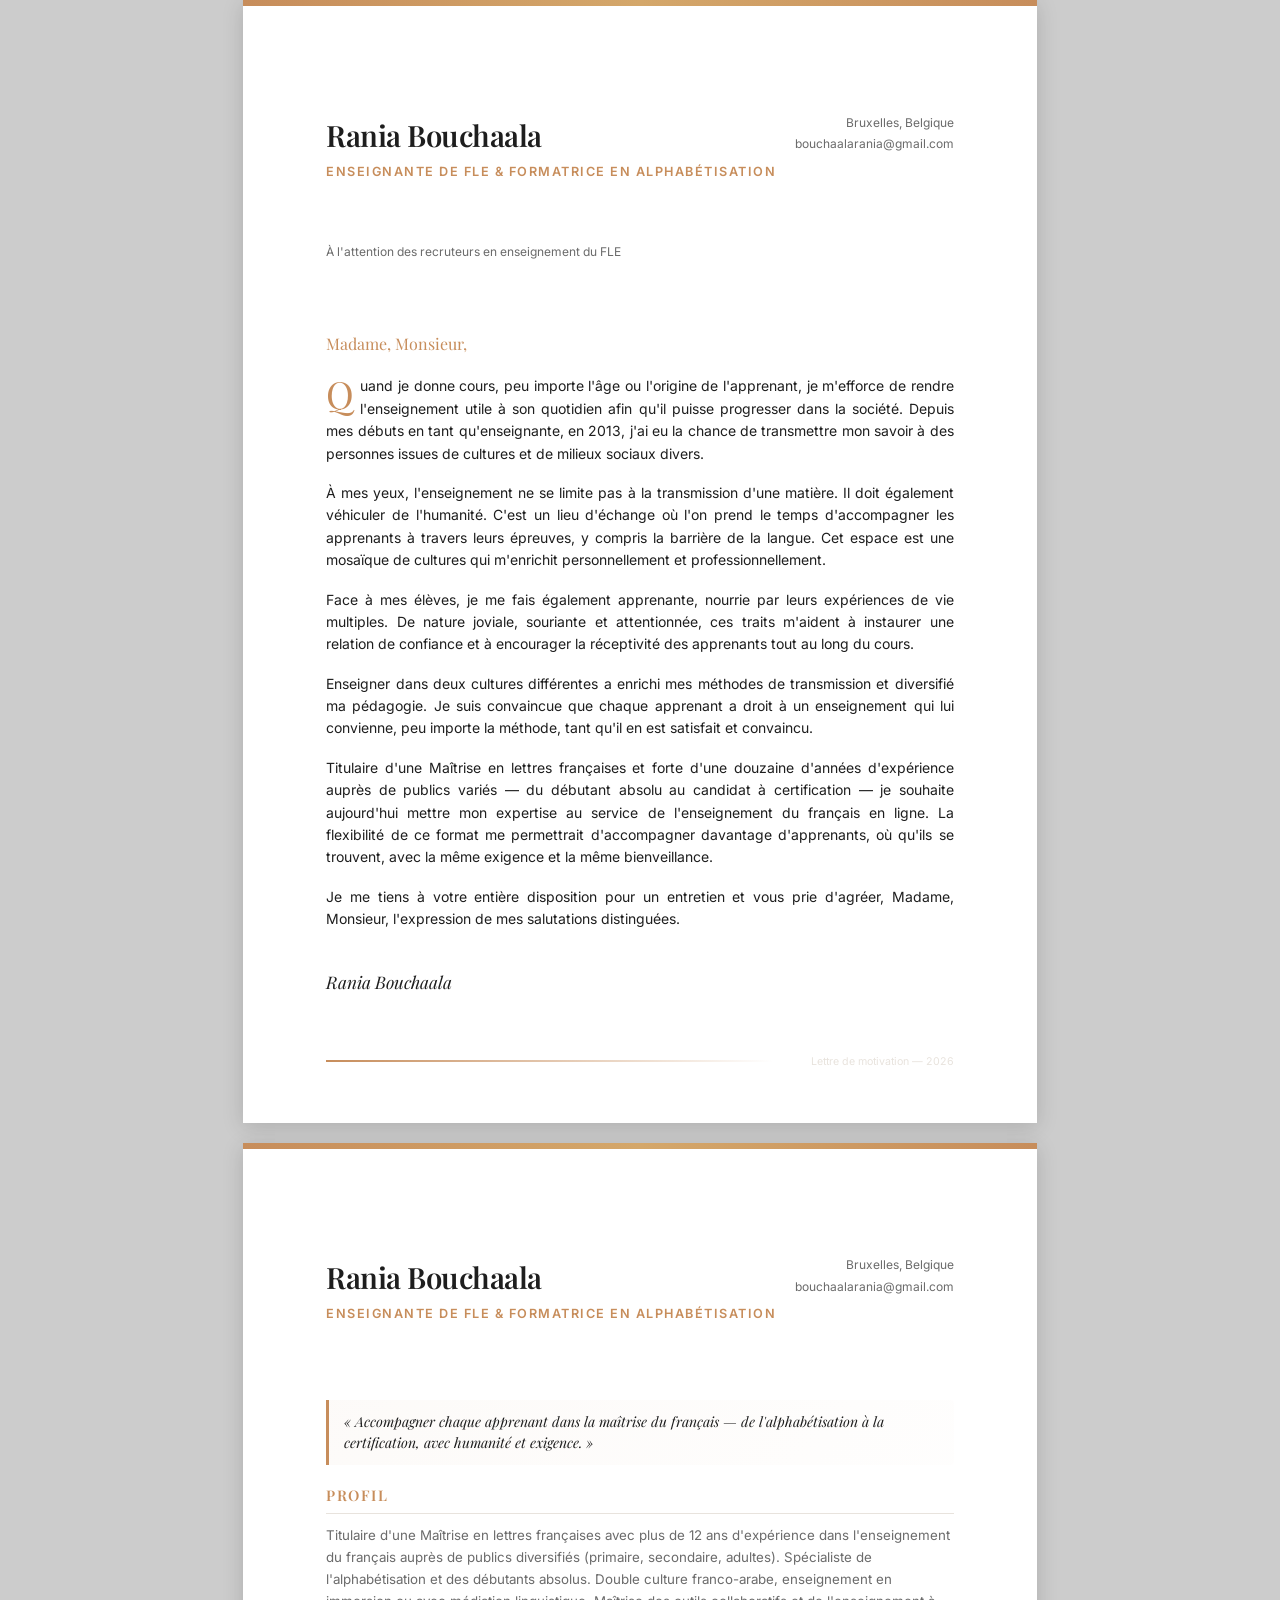
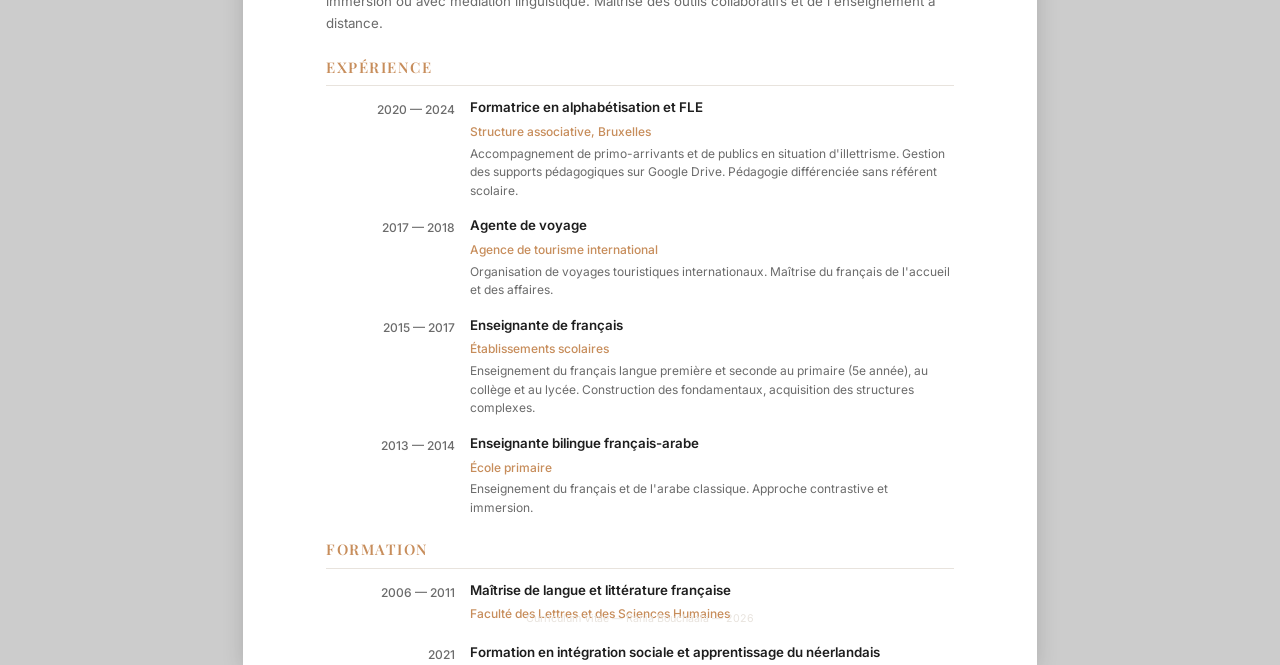
==== dossier-pdf.html @ a2e99622 "Ajout: dossier PDF (lettre + CV) en format A4" ====
<!DOCTYPE html>
<html lang="fr">
<head>
  <meta charset="UTF-8">
  <title>Rania Bouchaala — Dossier de candidature FLE</title>
  <link href="https://fonts.googleapis.com/css2?family=Playfair+Display:ital,wght@0,400;0,600;1,400&family=Inter:wght@300;400;500;600;700&display=swap" rel="stylesheet">
  <style>
    :root {
      --c-creme:      #FAF6F1;
      --c-blanc:      #FFFFFF;
      --c-terre:      #C78D5B;
      --c-terre-dark: #A66D3E;
      --c-ocre:       #D4A76A;
      --c-charbon:    #1E1E1E;
      --c-gris:       #6B6B6B;
      --c-gris-light: #E8E3DD;
      --c-arabe:      #5B8C7A;
      --font-serif:   'Playfair Display', Georgia, serif;
      --font-sans:    'Inter', system-ui, sans-serif;
    }

    @page {
      size: A4;
      margin: 0;
    }

    * { box-sizing: border-box; margin: 0; padding: 0; }

    body {
      font-family: var(--font-sans);
      color: var(--c-charbon);
      background: #ccc;
      line-height: 1.6;
      font-size: 10.5pt;
      -webkit-font-smoothing: antialiased;
    }

    .page {
      width: 210mm;
      min-height: 297mm;
      max-height: 297mm;
      margin: 0 auto 20px;
      background: var(--c-blanc);
      position: relative;
      overflow: hidden;
      box-shadow: 0 4px 20px rgba(0,0,0,0.15);
      page-break-after: always;
    }
    .page:last-child { page-break-after: auto; margin-bottom: 0; }

    /* En-tête commun */
    .header-bar {
      height: 6px;
      background: linear-gradient(90deg, var(--c-terre), var(--c-ocre), var(--c-terre));
    }
    .header-content {
      padding: 28mm 22mm 16mm;
      display: flex; justify-content: space-between; align-items: flex-start;
    }
    .header-name {
      font-family: var(--font-serif); font-size: 22pt; font-weight: 600;
      color: var(--c-charbon); letter-spacing: -0.5px;
    }
    .header-title {
      font-size: 9.5pt; color: var(--c-terre); font-weight: 600;
      text-transform: uppercase; letter-spacing: 1.5px; margin-top: 3px;
    }
    .header-contact {
      text-align: right; font-size: 9pt; color: var(--c-gris); line-height: 1.8;
    }
    .header-contact a { color: var(--c-gris); text-decoration: none; }

    /* Contenu */
    .content { padding: 0 22mm 22mm; }

    /* === LETTRE DE MOTIVATION === */
    .letter-meta {
      font-size: 9pt; color: var(--c-gris); margin-bottom: 18mm;
      line-height: 1.7;
    }
    .letter-salutation {
      font-family: var(--font-serif); font-size: 12pt;
      color: var(--c-terre); margin-bottom: 5mm;
    }
    .letter-body p {
      margin-bottom: 4.5mm; text-align: justify; hyphens: auto;
    }
    .letter-body p:first-child::first-letter {
      font-family: var(--font-serif); font-size: 28pt; float: left;
      line-height: 0.8; padding-right: 6px; padding-top: 4px;
      color: var(--c-terre);
    }
    .letter-signature {
      margin-top: 10mm; font-family: var(--font-serif); font-size: 13pt;
      font-style: italic; color: var(--c-charbon);
    }
    .letter-footer {
      position: absolute; bottom: 14mm; left: 22mm; right: 22mm;
      display: flex; justify-content: space-between; align-items: center;
      font-size: 8pt; color: var(--c-gris-light);
    }
    .letter-footer-bar {
      height: 2px; flex: 1; margin-right: 10mm;
      background: linear-gradient(90deg, var(--c-terre), transparent);
    }

    /* === CV === */
    .cv-section { margin-bottom: 5.5mm; }
    .cv-section-title {
      font-family: var(--font-serif); font-size: 11pt; font-weight: 600;
      color: var(--c-terre); text-transform: uppercase; letter-spacing: 1.5px;
      margin-bottom: 3mm; padding-bottom: 1.5mm;
      border-bottom: 1.5px solid var(--c-gris-light);
      display: inline-block; width: 100%;
    }
    .cv-intro {
      font-size: 10pt; color: var(--c-gris); line-height: 1.65;
      margin-bottom: 5mm;
    }

    .cv-grid { display: grid; grid-template-columns: 34mm 1fr; gap: 0 4mm; }
    .cv-date {
      font-size: 9pt; color: var(--c-gris); font-weight: 500;
      text-align: right; padding-top: 0.8mm;
    }
    .cv-item { margin-bottom: 4mm; }
    .cv-item:last-child { margin-bottom: 0; }
    .cv-item-title {
      font-size: 10pt; font-weight: 600; color: var(--c-charbon);
      margin-bottom: 0.8mm;
    }
    .cv-item-place {
      font-size: 9pt; color: var(--c-terre); font-weight: 500; margin-bottom: 1mm;
    }
    .cv-item-desc {
      font-size: 9pt; color: var(--c-gris); line-height: 1.55;
    }

    .cv-two-col { display: grid; grid-template-columns: 1fr 1fr; gap: 8mm; }
    .cv-skills-group { margin-bottom: 3mm; }
    .cv-skills-group:last-child { margin-bottom: 0; }
    .cv-skills-label {
      font-size: 9pt; font-weight: 600; color: var(--c-charbon);
      margin-bottom: 1.5mm;
    }
    .cv-skills-list {
      display: flex; flex-wrap: wrap; gap: 2mm 3mm;
    }
    .cv-skill-tag {
      font-size: 8.5pt; color: var(--c-gris); background: rgba(199,141,91,0.06);
      padding: 1.5mm 3mm; border-radius: 3px; border: 1px solid rgba(199,141,91,0.12);
    }
    .cv-skill-tag.lang { color: var(--c-arabe); border-color: rgba(91,140,122,0.15); background: rgba(91,140,122,0.05); }

    .cv-highlight {
      background: linear-gradient(135deg, rgba(199,141,91,0.04), rgba(199,141,91,0.01));
      border-left: 3px solid var(--c-terre); border-radius: 0 4px 4px 0;
      padding: 3mm 4mm; margin: 4mm 0 5mm;
    }
    .cv-highlight-text {
      font-family: var(--font-serif); font-size: 10.5pt; font-style: italic;
      color: var(--c-charbon); line-height: 1.5;
    }

    .cv-footer {
      position: absolute; bottom: 10mm; left: 22mm; right: 22mm;
      text-align: center; font-size: 8pt; color: var(--c-gris-light);
    }

    /* Print */
    @media print {
      body { background: none; }
      .page { box-shadow: none; margin: 0; page-break-after: always; }
      .page:last-child { page-break-after: auto; }
    }
  </style>
</head>
<body>

  <!-- ========== PAGE 1 : LETTRE DE MOTIVATION ========== -->
  <div class="page">
    <div class="header-bar"></div>
    <div class="header-content">
      <div>
        <div class="header-name">Rania Bouchaala</div>
        <div class="header-title">Enseignante de FLE & Formatrice en alphabétisation</div>
      </div>
      <div class="header-contact">
        Bruxelles, Belgique<br>
        <a href="mailto:bouchaalarania@gmail.com">bouchaalarania@gmail.com</a>
      </div>
    </div>

    <div class="content">
      <div class="letter-meta">
        À l'attention des recruteurs en enseignement du FLE
      </div>

      <div class="letter-salutation">Madame, Monsieur,</div>

      <div class="letter-body">
        <p>Quand je donne cours, peu importe l'âge ou l'origine de l'apprenant, je m'efforce de rendre l'enseignement utile à son quotidien afin qu'il puisse progresser dans la société. Depuis mes débuts en tant qu'enseignante, en 2013, j'ai eu la chance de transmettre mon savoir à des personnes issues de cultures et de milieux sociaux divers.</p>

        <p>À mes yeux, l'enseignement ne se limite pas à la transmission d'une matière. Il doit également véhiculer de l'humanité. C'est un lieu d'échange où l'on prend le temps d'accompagner les apprenants à travers leurs épreuves, y compris la barrière de la langue. Cet espace est une mosaïque de cultures qui m'enrichit personnellement et professionnellement.</p>

        <p>Face à mes élèves, je me fais également apprenante, nourrie par leurs expériences de vie multiples. De nature joviale, souriante et attentionnée, ces traits m'aident à instaurer une relation de confiance et à encourager la réceptivité des apprenants tout au long du cours.</p>

        <p>Enseigner dans deux cultures différentes a enrichi mes méthodes de transmission et diversifié ma pédagogie. Je suis convaincue que chaque apprenant a droit à un enseignement qui lui convienne, peu importe la méthode, tant qu'il en est satisfait et convaincu.</p>

        <p>Titulaire d'une Maîtrise en lettres françaises et forte d'une douzaine d'années d'expérience auprès de publics variés — du débutant absolu au candidat à certification — je souhaite aujourd'hui mettre mon expertise au service de l'enseignement du français en ligne. La flexibilité de ce format me permettrait d'accompagner davantage d'apprenants, où qu'ils se trouvent, avec la même exigence et la même bienveillance.</p>

        <p>Je me tiens à votre entière disposition pour un entretien et vous prie d'agréer, Madame, Monsieur, l'expression de mes salutations distinguées.</p>
      </div>

      <div class="letter-signature">Rania Bouchaala</div>
    </div>

    <div class="letter-footer">
      <div class="letter-footer-bar"></div>
      <span>Lettre de motivation — 2026</span>
    </div>
  </div>

  <!-- ========== PAGE 2 : CV ========== -->
  <div class="page">
    <div class="header-bar"></div>
    <div class="header-content">
      <div>
        <div class="header-name">Rania Bouchaala</div>
        <div class="header-title">Enseignante de FLE & Formatrice en alphabétisation</div>
      </div>
      <div class="header-contact">
        Bruxelles, Belgique<br>
        <a href="mailto:bouchaalarania@gmail.com">bouchaalarania@gmail.com</a>
      </div>
    </div>

    <div class="content">
      <!-- Intro -->
      <div class="cv-highlight">
        <p class="cv-highlight-text">«&nbsp;Accompagner chaque apprenant dans la maîtrise du français — de l'alphabétisation à la certification, avec humanité et exigence.&nbsp;»</p>
      </div>

      <div class="cv-section">
        <div class="cv-section-title">Profil</div>
        <p class="cv-intro">
          Titulaire d'une Maîtrise en lettres françaises avec plus de 12 ans d'expérience dans l'enseignement du français auprès de publics diversifiés (primaire, secondaire, adultes). Spécialiste de l'alphabétisation et des débutants absolus. Double culture franco-arabe, enseignement en immersion ou avec médiation linguistique. Maîtrise des outils collaboratifs et de l'enseignement à distance.
        </p>
      </div>

      <div class="cv-section">
        <div class="cv-section-title">Expérience</div>
        <div class="cv-grid">
          <div class="cv-date">2020 — 2024</div>
          <div class="cv-item">
            <div class="cv-item-title">Formatrice en alphabétisation et FLE</div>
            <div class="cv-item-place">Structure associative, Bruxelles</div>
            <div class="cv-item-desc">Accompagnement de primo-arrivants et de publics en situation d'illettrisme. Gestion des supports pédagogiques sur Google Drive. Pédagogie différenciée sans référent scolaire.</div>
          </div>

          <div class="cv-date">2017 — 2018</div>
          <div class="cv-item">
            <div class="cv-item-title">Agente de voyage</div>
            <div class="cv-item-place">Agence de tourisme international</div>
            <div class="cv-item-desc">Organisation de voyages touristiques internationaux. Maîtrise du français de l'accueil et des affaires.</div>
          </div>

          <div class="cv-date">2015 — 2017</div>
          <div class="cv-item">
            <div class="cv-item-title">Enseignante de français</div>
            <div class="cv-item-place">Établissements scolaires</div>
            <div class="cv-item-desc">Enseignement du français langue première et seconde au primaire (5e année), au collège et au lycée. Construction des fondamentaux, acquisition des structures complexes.</div>
          </div>

          <div class="cv-date">2013 — 2014</div>
          <div class="cv-item">
            <div class="cv-item-title">Enseignante bilingue français-arabe</div>
            <div class="cv-item-place">École primaire</div>
            <div class="cv-item-desc">Enseignement du français et de l'arabe classique. Approche contrastive et immersion.</div>
          </div>
        </div>
      </div>

      <div class="cv-section">
        <div class="cv-section-title">Formation</div>
        <div class="cv-grid">
          <div class="cv-date">2006 — 2011</div>
          <div class="cv-item">
            <div class="cv-item-title">Maîtrise de langue et littérature française</div>
            <div class="cv-item-place">Faculté des Lettres et des Sciences Humaines</div>
          </div>

          <div class="cv-date">2021</div>
          <div class="cv-item">
            <div class="cv-item-title">Formation en intégration sociale et apprentissage du néerlandais</div>
            <div class="cv-item-place">ASBL Bon, Bruxelles</div>
          </div>
        </div>
      </div>

      <div class="cv-two-col">
        <div class="cv-section">
          <div class="cv-section-title">Langues</div>
          <div class="cv-skills-group">
            <div class="cv-skills-label">Français</div>
            <div class="cv-skills-list">
              <span class="cv-skill-tag lang">Langue maternelle / Expert</span>
            </div>
          </div>
          <div class="cv-skills-group">
            <div class="cv-skills-label">Arabe</div>
            <div class="cv-skills-list">
              <span class="cv-skill-tag lang">Expert</span>
            </div>
          </div>
          <div class="cv-skills-group">
            <div class="cv-skills-label">Anglais</div>
            <div class="cv-skills-list">
              <span class="cv-skill-tag lang">Compétent</span>
            </div>
          </div>
          <div class="cv-skills-group">
            <div class="cv-skills-label">Néerlandais</div>
            <div class="cv-skills-list">
              <span class="cv-skill-tag lang">Notions</span>
            </div>
          </div>
        </div>

        <div class="cv-section">
          <div class="cv-section-title">Compétences</div>
          <div class="cv-skills-group">
            <div class="cv-skills-label">Pédagogie</div>
            <div class="cv-skills-list">
              <span class="cv-skill-tag">Alphabétisation</span>
              <span class="cv-skill-tag">FLE débutants A0-A1</span>
              <span class="cv-skill-tag">Préparation certifications</span>
              <span class="cv-skill-tag">Soutien scolaire</span>
              <span class="cv-skill-tag">FOS</span>
              <span class="cv-skill-tag">Médiation linguistique</span>
            </div>
          </div>
          <div class="cv-skills-group">
            <div class="cv-skills-label">Numérique</div>
            <div class="cv-skills-list">
              <span class="cv-skill-tag">Google Drive</span>
              <span class="cv-skill-tag">Office 365</span>
              <span class="cv-skill-tag">Enseignement à distance</span>
              <span class="cv-skill-tag">Outils collaboratifs</span>
            </div>
          </div>
        </div>
      </div>
    </div>

    <div class="cv-footer">
      Curriculum Vitae — Rania Bouchaala — 2026
    </div>
  </div>

</body>
</html>
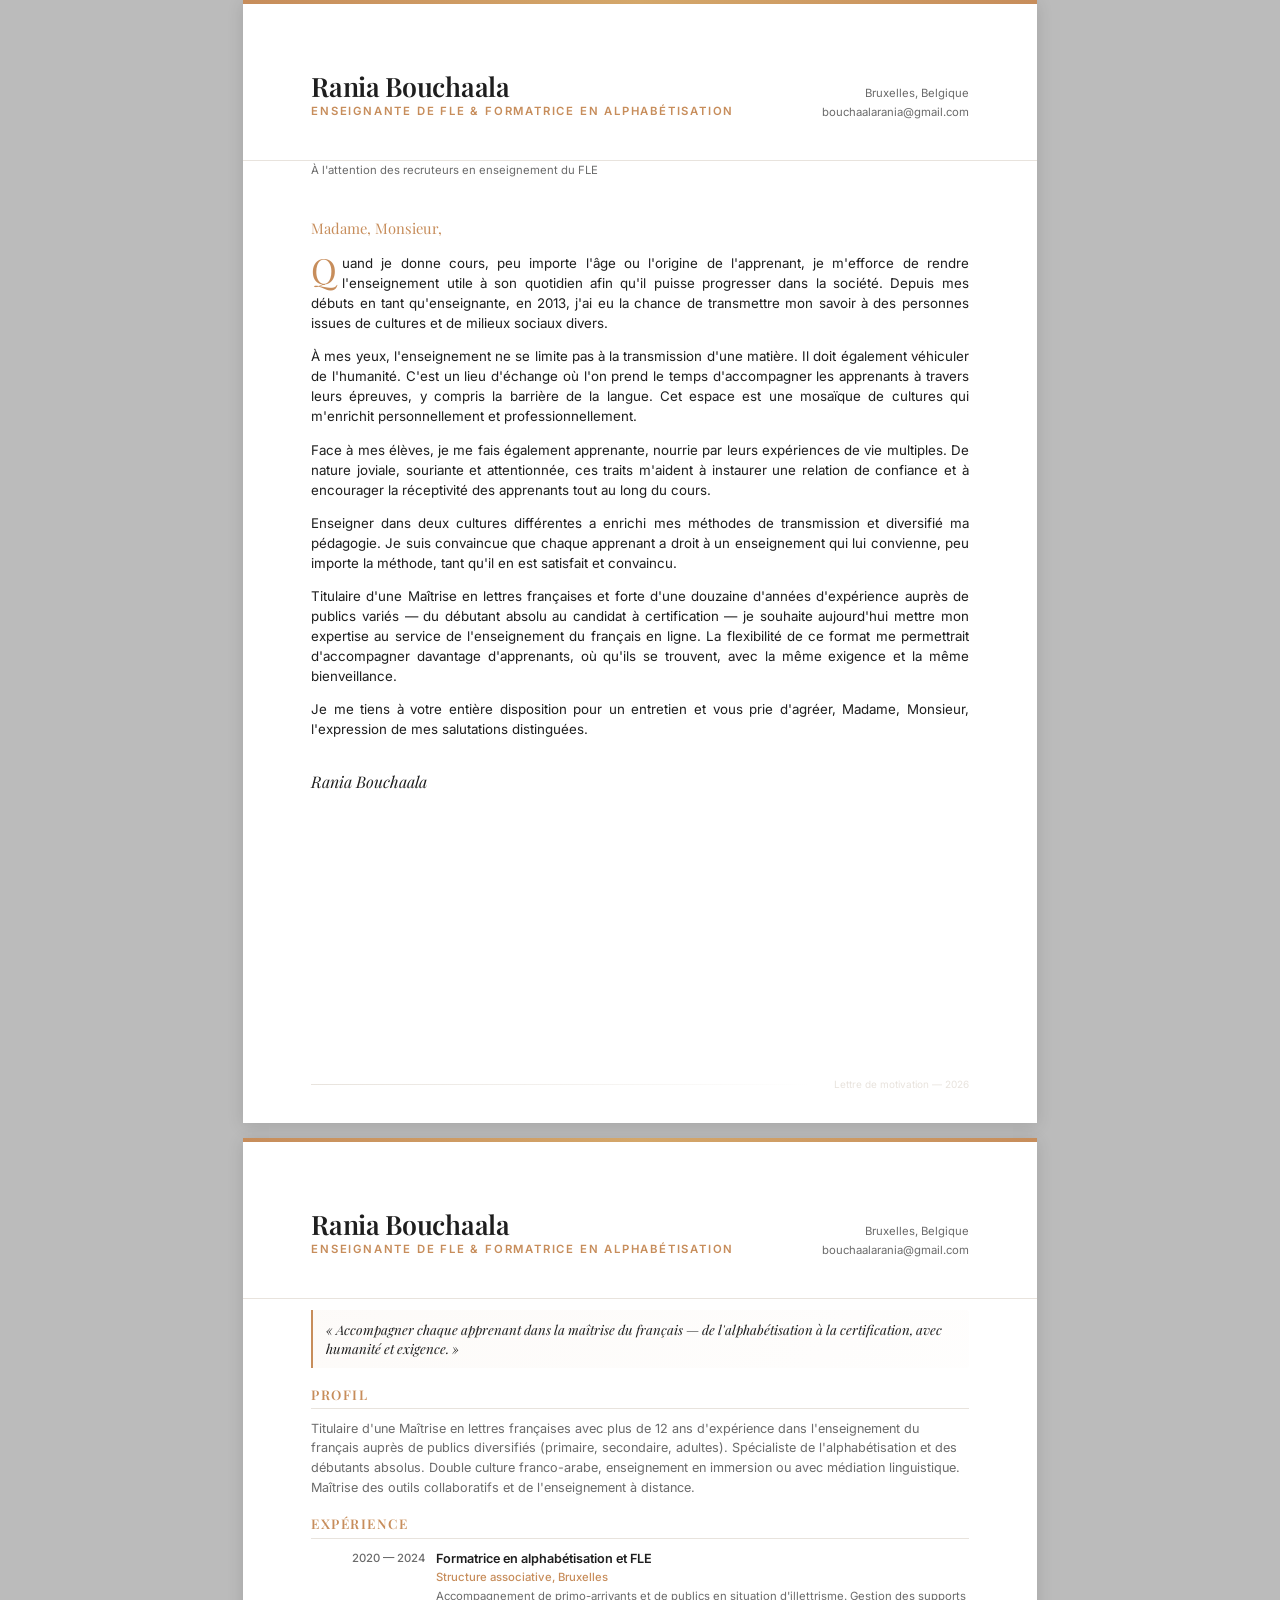
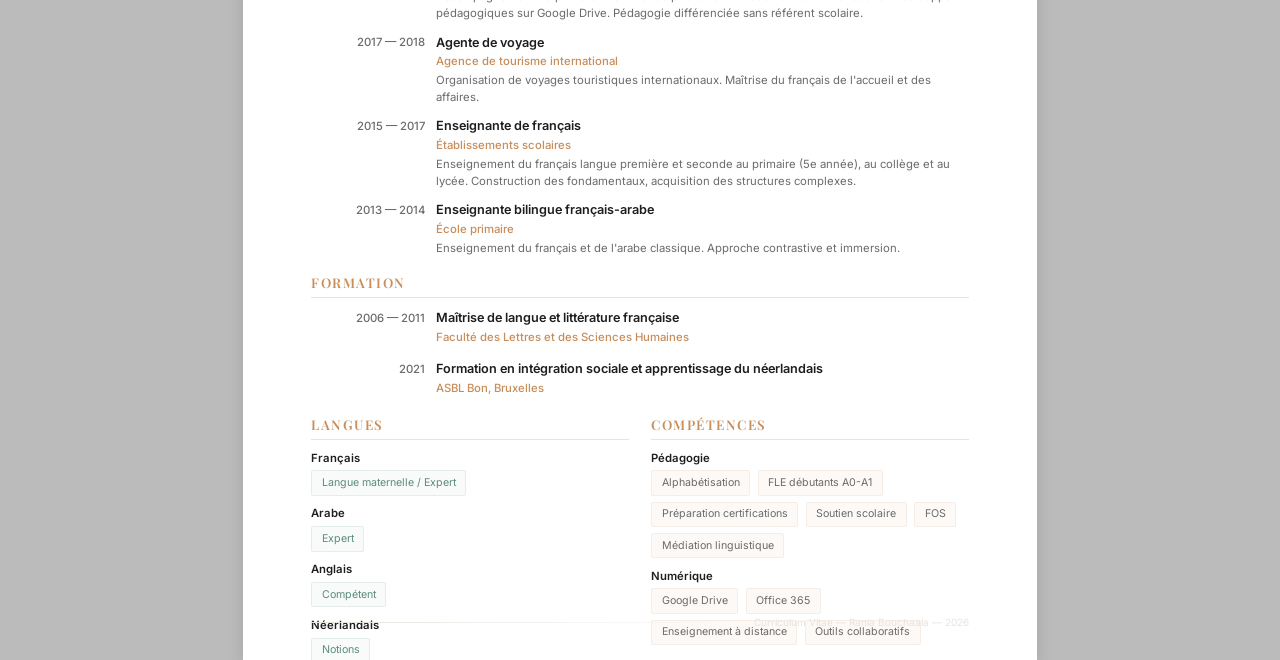
==== commit e7bdb7a5: "PDF: mise en page plus compacte et équilibrée" ====
--- a/dossier-pdf.html
+++ b/dossier-pdf.html
@@ -19,152 +19,140 @@
       --font-sans:    'Inter', system-ui, sans-serif;
     }
 
-    @page {
-      size: A4;
-      margin: 0;
-    }
+    @page { size: A4; margin: 0; }
 
     * { box-sizing: border-box; margin: 0; padding: 0; }
 
     body {
-      font-family: var(--font-sans);
-      color: var(--c-charbon);
-      background: #ccc;
-      line-height: 1.6;
-      font-size: 10.5pt;
+      font-family: var(--font-sans); color: var(--c-charbon);
+      background: #bbb; line-height: 1.5; font-size: 10pt;
       -webkit-font-smoothing: antialiased;
     }
 
     .page {
-      width: 210mm;
-      min-height: 297mm;
-      max-height: 297mm;
-      margin: 0 auto 20px;
-      background: var(--c-blanc);
-      position: relative;
-      overflow: hidden;
-      box-shadow: 0 4px 20px rgba(0,0,0,0.15);
+      width: 210mm; min-height: 297mm; max-height: 297mm;
+      margin: 0 auto 15px; background: var(--c-blanc);
+      position: relative; overflow: hidden;
+      box-shadow: 0 3px 16px rgba(0,0,0,0.12);
       page-break-after: always;
     }
     .page:last-child { page-break-after: auto; margin-bottom: 0; }
 
-    /* En-tête commun */
+    /* === HEADER === */
     .header-bar {
-      height: 6px;
-      background: linear-gradient(90deg, var(--c-terre), var(--c-ocre), var(--c-terre));
+      height: 4px;
+      background: linear-gradient(90deg, var(--c-terre) 0%, var(--c-ocre) 50%, var(--c-terre) 100%);
     }
     .header-content {
-      padding: 28mm 22mm 16mm;
-      display: flex; justify-content: space-between; align-items: flex-start;
+      padding: 18mm 18mm 10mm;
+      display: flex; justify-content: space-between; align-items: baseline;
+      border-bottom: 1px solid var(--c-gris-light);
     }
     .header-name {
-      font-family: var(--font-serif); font-size: 22pt; font-weight: 600;
-      color: var(--c-charbon); letter-spacing: -0.5px;
+      font-family: var(--font-serif); font-size: 20pt; font-weight: 600;
+      color: var(--c-charbon); letter-spacing: -0.3px; line-height: 1.1;
     }
     .header-title {
-      font-size: 9.5pt; color: var(--c-terre); font-weight: 600;
-      text-transform: uppercase; letter-spacing: 1.5px; margin-top: 3px;
+      font-size: 8.5pt; color: var(--c-terre); font-weight: 600;
+      text-transform: uppercase; letter-spacing: 1.8px; margin-top: 2px;
     }
     .header-contact {
-      text-align: right; font-size: 9pt; color: var(--c-gris); line-height: 1.8;
+      text-align: right; font-size: 8.5pt; color: var(--c-gris); line-height: 1.7;
     }
     .header-contact a { color: var(--c-gris); text-decoration: none; }
 
-    /* Contenu */
-    .content { padding: 0 22mm 22mm; }
-
-    /* === LETTRE DE MOTIVATION === */
+    /* === CONTENT === */
+    .content { padding: 0 18mm 14mm; }
+
+    /* === LETTRE === */
     .letter-meta {
-      font-size: 9pt; color: var(--c-gris); margin-bottom: 18mm;
-      line-height: 1.7;
+      font-size: 8.5pt; color: var(--c-gris); margin-bottom: 10mm; line-height: 1.6;
     }
     .letter-salutation {
-      font-family: var(--font-serif); font-size: 12pt;
-      color: var(--c-terre); margin-bottom: 5mm;
+      font-family: var(--font-serif); font-size: 11pt;
+      color: var(--c-terre); margin-bottom: 4mm;
     }
     .letter-body p {
-      margin-bottom: 4.5mm; text-align: justify; hyphens: auto;
+      margin-bottom: 3.5mm; text-align: justify; hyphens: auto;
     }
     .letter-body p:first-child::first-letter {
-      font-family: var(--font-serif); font-size: 28pt; float: left;
-      line-height: 0.8; padding-right: 6px; padding-top: 4px;
+      font-family: var(--font-serif); font-size: 26pt; float: left;
+      line-height: 0.75; padding-right: 5px; padding-top: 3px;
       color: var(--c-terre);
     }
     .letter-signature {
-      margin-top: 10mm; font-family: var(--font-serif); font-size: 13pt;
+      margin-top: 8mm; font-family: var(--font-serif); font-size: 12pt;
       font-style: italic; color: var(--c-charbon);
     }
-    .letter-footer {
-      position: absolute; bottom: 14mm; left: 22mm; right: 22mm;
-      display: flex; justify-content: space-between; align-items: center;
-      font-size: 8pt; color: var(--c-gris-light);
-    }
-    .letter-footer-bar {
-      height: 2px; flex: 1; margin-right: 10mm;
-      background: linear-gradient(90deg, var(--c-terre), transparent);
+    .page-footer {
+      position: absolute; bottom: 8mm; left: 18mm; right: 18mm;
+      display: flex; align-items: center; gap: 6mm;
+      font-size: 7.5pt; color: var(--c-gris-light);
+    }
+    .page-footer-line {
+      flex: 1; height: 1px;
+      background: linear-gradient(90deg, var(--c-gris-light), transparent);
     }
 
     /* === CV === */
-    .cv-section { margin-bottom: 5.5mm; }
+    .cv-section { margin-bottom: 4.5mm; }
     .cv-section-title {
-      font-family: var(--font-serif); font-size: 11pt; font-weight: 600;
+      font-family: var(--font-serif); font-size: 10pt; font-weight: 600;
       color: var(--c-terre); text-transform: uppercase; letter-spacing: 1.5px;
-      margin-bottom: 3mm; padding-bottom: 1.5mm;
-      border-bottom: 1.5px solid var(--c-gris-light);
-      display: inline-block; width: 100%;
+      margin-bottom: 2.5mm; padding-bottom: 1mm;
+      border-bottom: 1px solid var(--c-gris-light);
     }
     .cv-intro {
-      font-size: 10pt; color: var(--c-gris); line-height: 1.65;
-      margin-bottom: 5mm;
-    }
-
-    .cv-grid { display: grid; grid-template-columns: 34mm 1fr; gap: 0 4mm; }
+      font-size: 9.5pt; color: var(--c-gris); line-height: 1.55;
+    }
+
+    .cv-grid { display: grid; grid-template-columns: 30mm 1fr; gap: 0 3mm; }
     .cv-date {
-      font-size: 9pt; color: var(--c-gris); font-weight: 500;
-      text-align: right; padding-top: 0.8mm;
-    }
-    .cv-item { margin-bottom: 4mm; }
+      font-size: 8.5pt; color: var(--c-gris); font-weight: 500;
+      text-align: right; padding-top: 0.5mm;
+    }
+    .cv-item { margin-bottom: 3mm; }
     .cv-item:last-child { margin-bottom: 0; }
     .cv-item-title {
-      font-size: 10pt; font-weight: 600; color: var(--c-charbon);
-      margin-bottom: 0.8mm;
+      font-size: 9.5pt; font-weight: 600; color: var(--c-charbon);
+      margin-bottom: 0.5mm;
     }
     .cv-item-place {
-      font-size: 9pt; color: var(--c-terre); font-weight: 500; margin-bottom: 1mm;
+      font-size: 8.5pt; color: var(--c-terre); font-weight: 500; margin-bottom: 0.5mm;
     }
     .cv-item-desc {
-      font-size: 9pt; color: var(--c-gris); line-height: 1.55;
-    }
-
-    .cv-two-col { display: grid; grid-template-columns: 1fr 1fr; gap: 8mm; }
-    .cv-skills-group { margin-bottom: 3mm; }
+      font-size: 8.5pt; color: var(--c-gris); line-height: 1.45;
+    }
+
+    .cv-two-col { display: grid; grid-template-columns: 1fr 1fr; gap: 6mm; }
+    .cv-skills-group { margin-bottom: 2.5mm; }
     .cv-skills-group:last-child { margin-bottom: 0; }
     .cv-skills-label {
-      font-size: 9pt; font-weight: 600; color: var(--c-charbon);
-      margin-bottom: 1.5mm;
+      font-size: 8.5pt; font-weight: 600; color: var(--c-charbon);
+      margin-bottom: 1mm;
     }
     .cv-skills-list {
-      display: flex; flex-wrap: wrap; gap: 2mm 3mm;
+      display: flex; flex-wrap: wrap; gap: 1.5mm 2mm;
     }
     .cv-skill-tag {
-      font-size: 8.5pt; color: var(--c-gris); background: rgba(199,141,91,0.06);
-      padding: 1.5mm 3mm; border-radius: 3px; border: 1px solid rgba(199,141,91,0.12);
-    }
-    .cv-skill-tag.lang { color: var(--c-arabe); border-color: rgba(91,140,122,0.15); background: rgba(91,140,122,0.05); }
+      font-size: 8pt; color: var(--c-gris);
+      background: rgba(199,141,91,0.05);
+      padding: 1mm 2.5mm; border-radius: 2px;
+      border: 1px solid rgba(199,141,91,0.1);
+    }
+    .cv-skill-tag.lang {
+      color: var(--c-arabe); border-color: rgba(91,140,122,0.12);
+      background: rgba(91,140,122,0.04);
+    }
 
     .cv-highlight {
       background: linear-gradient(135deg, rgba(199,141,91,0.04), rgba(199,141,91,0.01));
-      border-left: 3px solid var(--c-terre); border-radius: 0 4px 4px 0;
-      padding: 3mm 4mm; margin: 4mm 0 5mm;
+      border-left: 2.5px solid var(--c-terre); border-radius: 0 3px 3px 0;
+      padding: 2.5mm 3.5mm; margin: 3mm 0 4.5mm;
     }
     .cv-highlight-text {
-      font-family: var(--font-serif); font-size: 10.5pt; font-style: italic;
-      color: var(--c-charbon); line-height: 1.5;
-    }
-
-    .cv-footer {
-      position: absolute; bottom: 10mm; left: 22mm; right: 22mm;
-      text-align: center; font-size: 8pt; color: var(--c-gris-light);
+      font-family: var(--font-serif); font-size: 10pt; font-style: italic;
+      color: var(--c-charbon); line-height: 1.45;
     }
 
     /* Print */
@@ -215,8 +203,8 @@
       <div class="letter-signature">Rania Bouchaala</div>
     </div>
 
-    <div class="letter-footer">
-      <div class="letter-footer-bar"></div>
+    <div class="page-footer">
+      <div class="page-footer-line"></div>
       <span>Lettre de motivation — 2026</span>
     </div>
   </div>
@@ -236,7 +224,6 @@
     </div>
 
     <div class="content">
-      <!-- Intro -->
       <div class="cv-highlight">
         <p class="cv-highlight-text">«&nbsp;Accompagner chaque apprenant dans la maîtrise du français — de l'alphabétisation à la certification, avec humanité et exigence.&nbsp;»</p>
       </div>
@@ -353,8 +340,9 @@
       </div>
     </div>
 
-    <div class="cv-footer">
-      Curriculum Vitae — Rania Bouchaala — 2026
+    <div class="page-footer">
+      <div class="page-footer-line"></div>
+      <span>Curriculum Vitae — Rania Bouchaala — 2026</span>
     </div>
   </div>
 
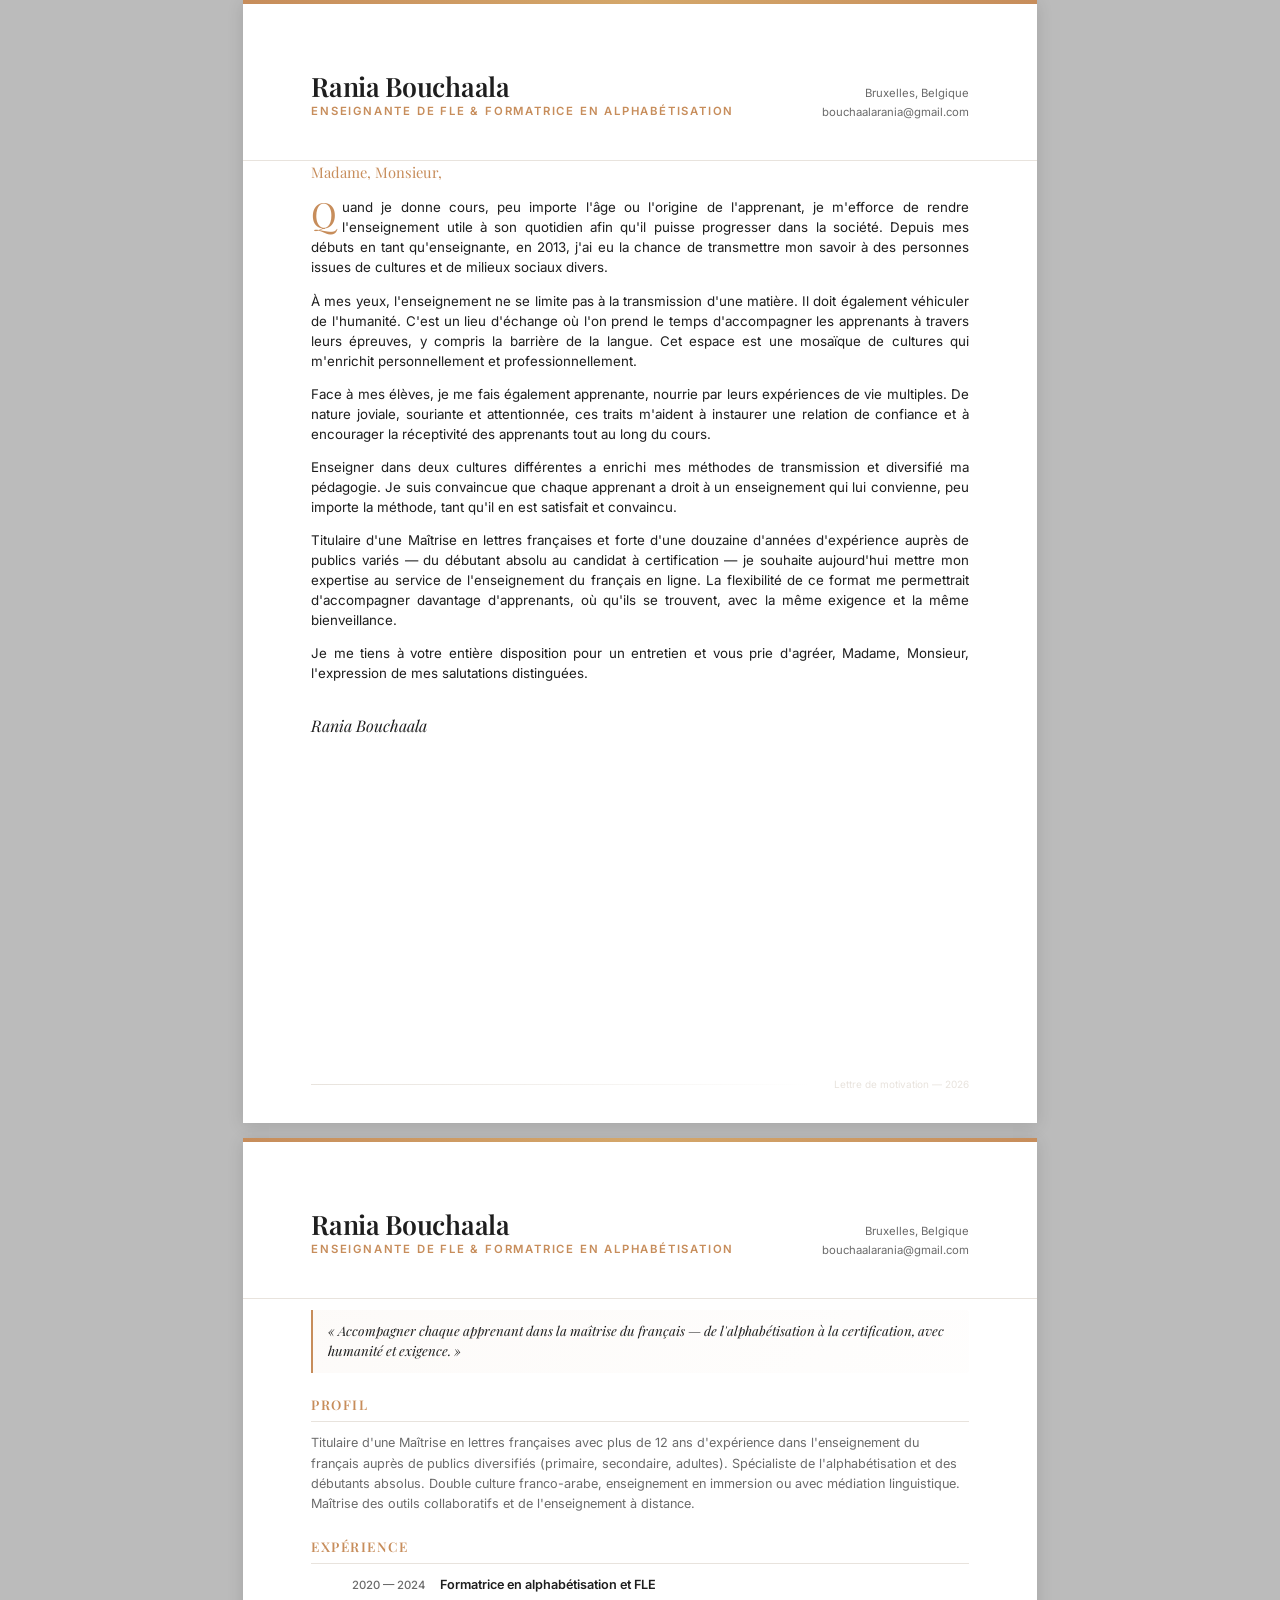
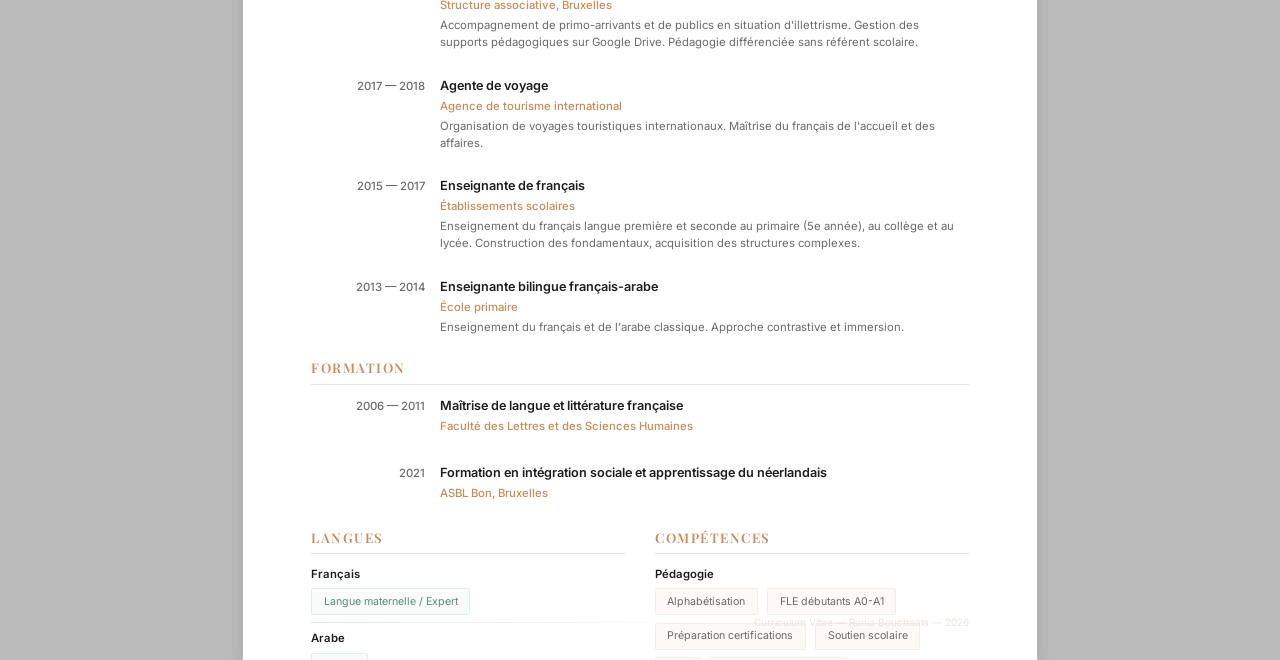
==== commit 6f6a1752: "PDF: equilibrage page 2 - marges et espacements ajustes" ====
--- a/dossier-pdf.html
+++ b/dossier-pdf.html
@@ -95,49 +95,49 @@
     }
 
     /* === CV === */
-    .cv-section { margin-bottom: 4.5mm; }
+    .cv-section { margin-bottom: 6mm; }
     .cv-section-title {
       font-family: var(--font-serif); font-size: 10pt; font-weight: 600;
       color: var(--c-terre); text-transform: uppercase; letter-spacing: 1.5px;
-      margin-bottom: 2.5mm; padding-bottom: 1mm;
+      margin-bottom: 3mm; padding-bottom: 1.5mm;
       border-bottom: 1px solid var(--c-gris-light);
     }
     .cv-intro {
-      font-size: 9.5pt; color: var(--c-gris); line-height: 1.55;
-    }
-
-    .cv-grid { display: grid; grid-template-columns: 30mm 1fr; gap: 0 3mm; }
+      font-size: 9.5pt; color: var(--c-gris); line-height: 1.6;
+    }
+
+    .cv-grid { display: grid; grid-template-columns: 30mm 1fr; gap: 2.5mm 4mm; }
     .cv-date {
       font-size: 8.5pt; color: var(--c-gris); font-weight: 500;
       text-align: right; padding-top: 0.5mm;
     }
-    .cv-item { margin-bottom: 3mm; }
+    .cv-item { margin-bottom: 4mm; }
     .cv-item:last-child { margin-bottom: 0; }
     .cv-item-title {
       font-size: 9.5pt; font-weight: 600; color: var(--c-charbon);
-      margin-bottom: 0.5mm;
+      margin-bottom: 0.8mm;
     }
     .cv-item-place {
-      font-size: 8.5pt; color: var(--c-terre); font-weight: 500; margin-bottom: 0.5mm;
+      font-size: 8.5pt; color: var(--c-terre); font-weight: 500; margin-bottom: 0.8mm;
     }
     .cv-item-desc {
-      font-size: 8.5pt; color: var(--c-gris); line-height: 1.45;
-    }
-
-    .cv-two-col { display: grid; grid-template-columns: 1fr 1fr; gap: 6mm; }
-    .cv-skills-group { margin-bottom: 2.5mm; }
+      font-size: 8.5pt; color: var(--c-gris); line-height: 1.5;
+    }
+
+    .cv-two-col { display: grid; grid-template-columns: 1fr 1fr; gap: 8mm; align-items: start; }
+    .cv-skills-group { margin-bottom: 4mm; }
     .cv-skills-group:last-child { margin-bottom: 0; }
     .cv-skills-label {
       font-size: 8.5pt; font-weight: 600; color: var(--c-charbon);
-      margin-bottom: 1mm;
+      margin-bottom: 1.5mm;
     }
     .cv-skills-list {
-      display: flex; flex-wrap: wrap; gap: 1.5mm 2mm;
+      display: flex; flex-wrap: wrap; gap: 2mm 2.5mm;
     }
     .cv-skill-tag {
       font-size: 8pt; color: var(--c-gris);
       background: rgba(199,141,91,0.05);
-      padding: 1mm 2.5mm; border-radius: 2px;
+      padding: 1.2mm 3mm; border-radius: 2px;
       border: 1px solid rgba(199,141,91,0.1);
     }
     .cv-skill-tag.lang {
@@ -148,11 +148,11 @@
     .cv-highlight {
       background: linear-gradient(135deg, rgba(199,141,91,0.04), rgba(199,141,91,0.01));
       border-left: 2.5px solid var(--c-terre); border-radius: 0 3px 3px 0;
-      padding: 2.5mm 3.5mm; margin: 3mm 0 4.5mm;
+      padding: 3mm 4mm; margin: 3mm 0 6mm;
     }
     .cv-highlight-text {
       font-family: var(--font-serif); font-size: 10pt; font-style: italic;
-      color: var(--c-charbon); line-height: 1.45;
+      color: var(--c-charbon); line-height: 1.5;
     }
 
     /* Print */
@@ -180,10 +180,6 @@
     </div>
 
     <div class="content">
-      <div class="letter-meta">
-        À l'attention des recruteurs en enseignement du FLE
-      </div>
-
       <div class="letter-salutation">Madame, Monsieur,</div>
 
       <div class="letter-body">
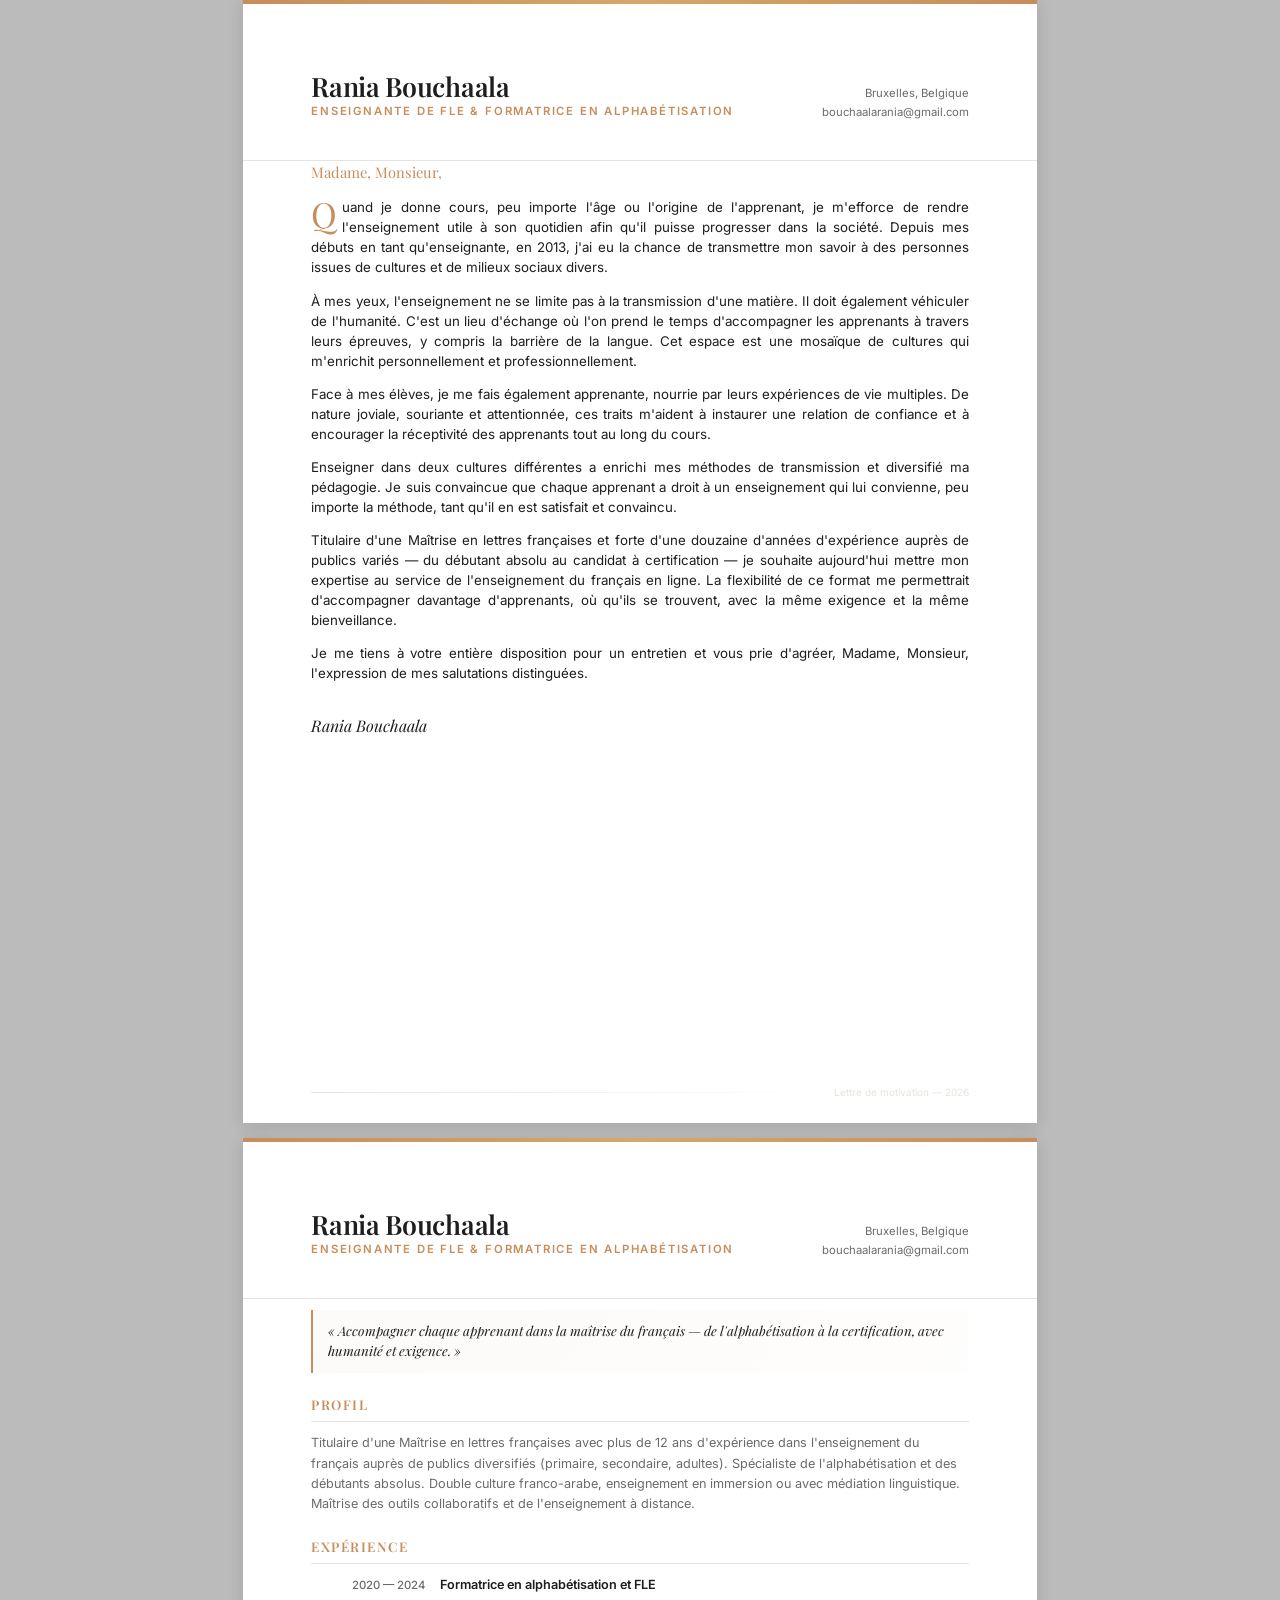
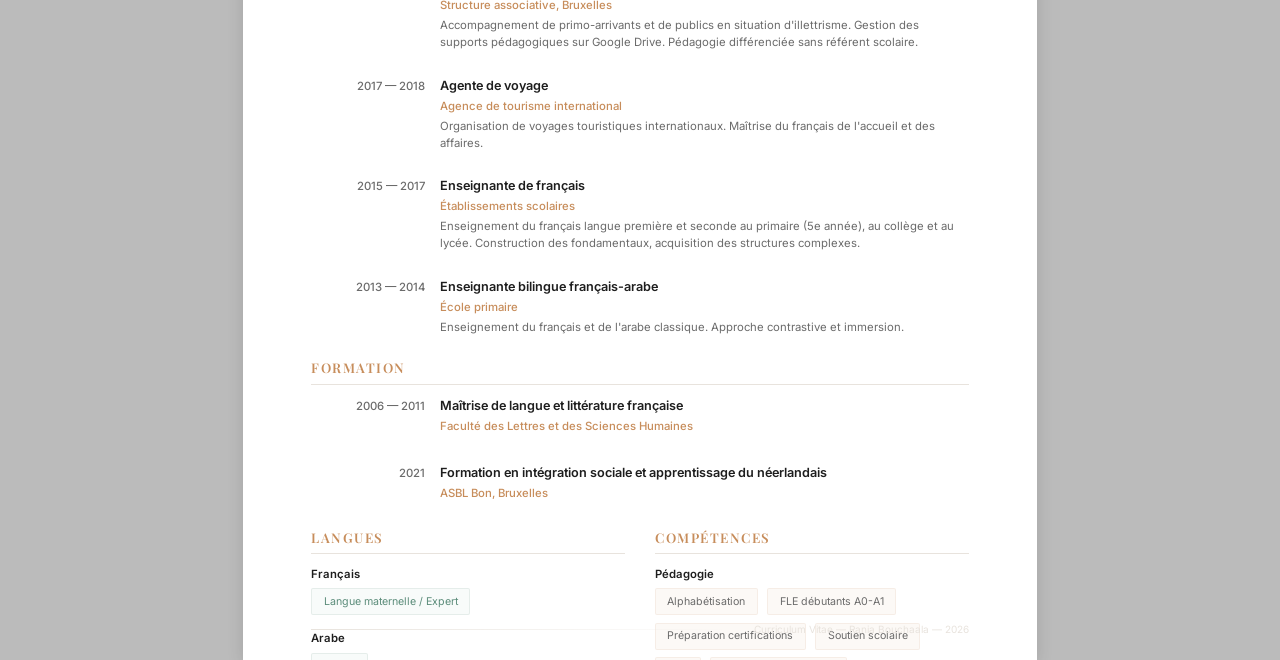
==== commit 46403677: "Fix: padding-bottom augmente pour eviter chevauchement footer sur page 2" ====
--- a/dossier-pdf.html
+++ b/dossier-pdf.html
@@ -62,7 +62,7 @@
     .header-contact a { color: var(--c-gris); text-decoration: none; }
 
     /* === CONTENT === */
-    .content { padding: 0 18mm 14mm; }
+    .content { padding: 0 18mm 22mm; }
 
     /* === LETTRE === */
     .letter-meta {
@@ -85,7 +85,7 @@
       font-style: italic; color: var(--c-charbon);
     }
     .page-footer {
-      position: absolute; bottom: 8mm; left: 18mm; right: 18mm;
+      position: absolute; bottom: 6mm; left: 18mm; right: 18mm;
       display: flex; align-items: center; gap: 6mm;
       font-size: 7.5pt; color: var(--c-gris-light);
     }
@@ -124,7 +124,7 @@
       font-size: 8.5pt; color: var(--c-gris); line-height: 1.5;
     }
 
-    .cv-two-col { display: grid; grid-template-columns: 1fr 1fr; gap: 8mm; align-items: start; }
+    .cv-two-col { display: grid; grid-template-columns: 1fr 1fr; gap: 8mm; align-items: start; margin-bottom: 4mm; }
     .cv-skills-group { margin-bottom: 4mm; }
     .cv-skills-group:last-child { margin-bottom: 0; }
     .cv-skills-label {
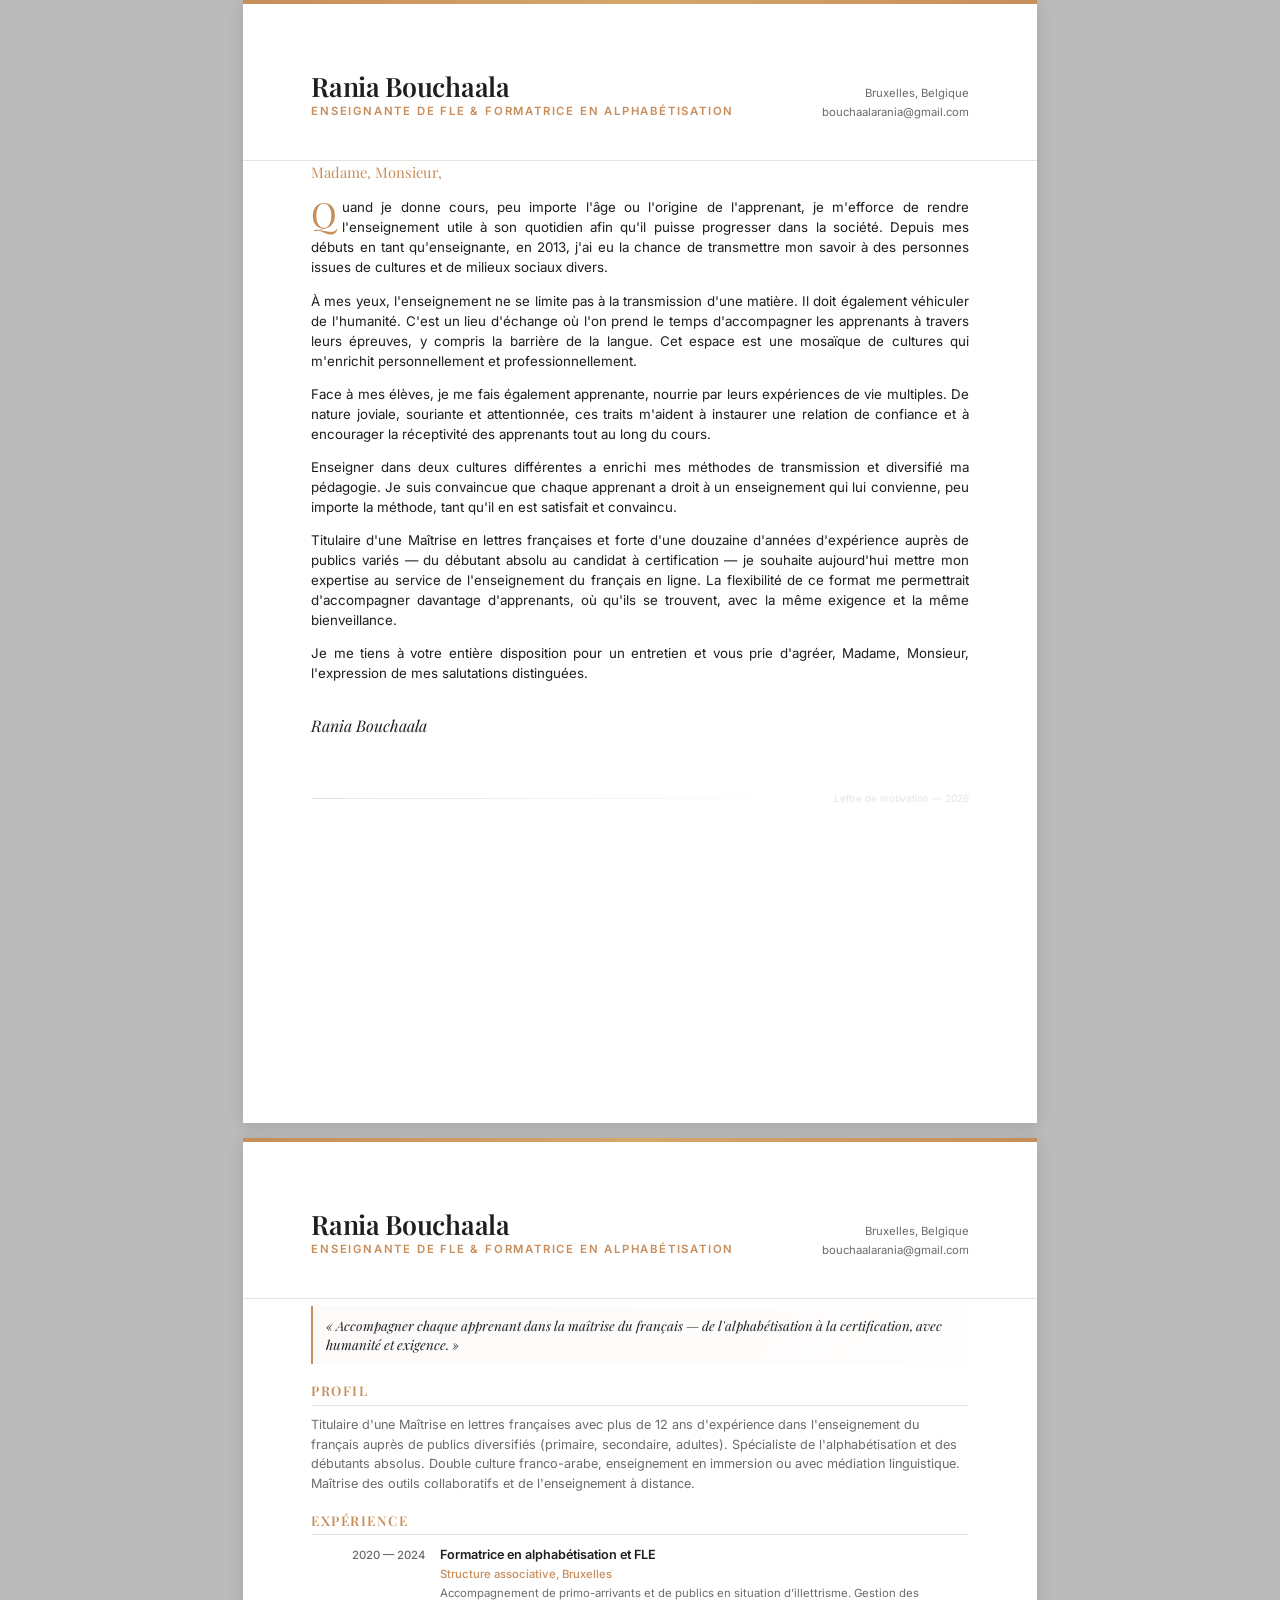
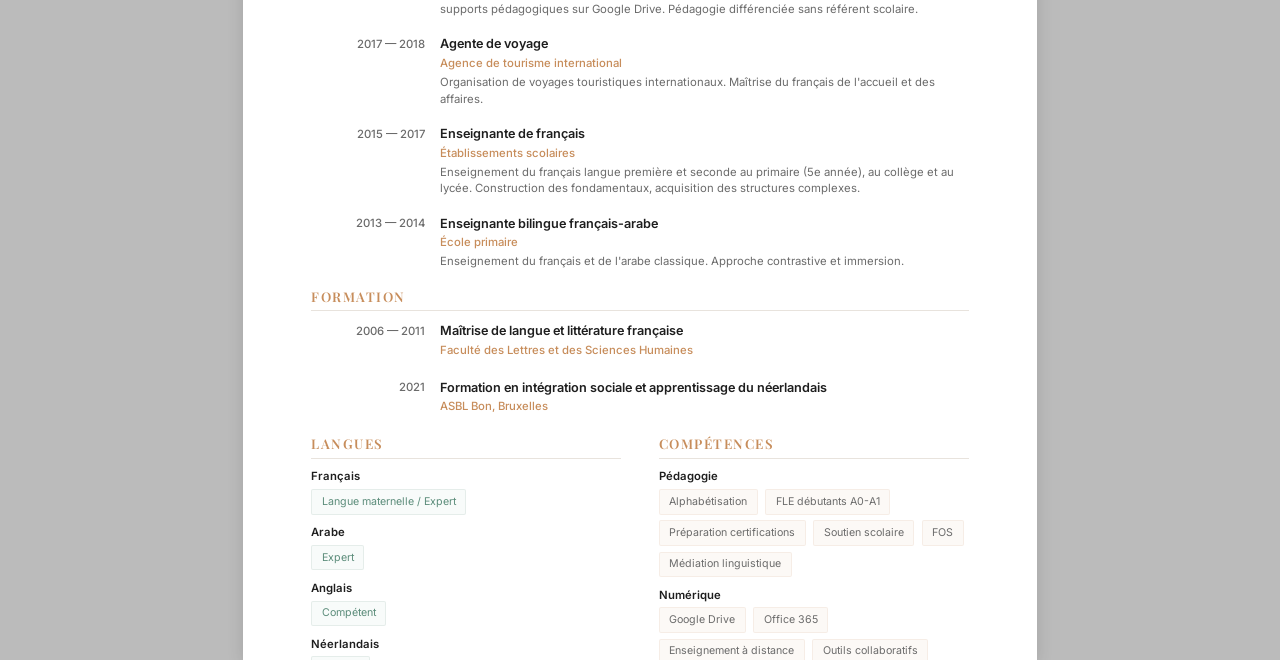
==== commit c0c0d060: "Refonte page 2: footer en flux normal, sections reequilibrees, plus de chevauchement" ====
--- a/dossier-pdf.html
+++ b/dossier-pdf.html
@@ -62,7 +62,7 @@
     .header-contact a { color: var(--c-gris); text-decoration: none; }
 
     /* === CONTENT === */
-    .content { padding: 0 18mm 22mm; }
+    .content { padding: 0 18mm 10mm; }
 
     /* === LETTRE === */
     .letter-meta {
@@ -85,7 +85,7 @@
       font-style: italic; color: var(--c-charbon);
     }
     .page-footer {
-      position: absolute; bottom: 6mm; left: 18mm; right: 18mm;
+      padding: 4mm 18mm 8mm;
       display: flex; align-items: center; gap: 6mm;
       font-size: 7.5pt; color: var(--c-gris-light);
     }
@@ -95,49 +95,49 @@
     }
 
     /* === CV === */
-    .cv-section { margin-bottom: 6mm; }
+    .cv-section { margin-bottom: 4.5mm; }
     .cv-section-title {
       font-family: var(--font-serif); font-size: 10pt; font-weight: 600;
       color: var(--c-terre); text-transform: uppercase; letter-spacing: 1.5px;
-      margin-bottom: 3mm; padding-bottom: 1.5mm;
+      margin-bottom: 2.5mm; padding-bottom: 1mm;
       border-bottom: 1px solid var(--c-gris-light);
     }
     .cv-intro {
-      font-size: 9.5pt; color: var(--c-gris); line-height: 1.6;
-    }
-
-    .cv-grid { display: grid; grid-template-columns: 30mm 1fr; gap: 2.5mm 4mm; }
+      font-size: 9.5pt; color: var(--c-gris); line-height: 1.55;
+    }
+
+    .cv-grid { display: grid; grid-template-columns: 30mm 1fr; gap: 1.5mm 4mm; }
     .cv-date {
       font-size: 8.5pt; color: var(--c-gris); font-weight: 500;
       text-align: right; padding-top: 0.5mm;
     }
-    .cv-item { margin-bottom: 4mm; }
+    .cv-item { margin-bottom: 3mm; }
     .cv-item:last-child { margin-bottom: 0; }
     .cv-item-title {
       font-size: 9.5pt; font-weight: 600; color: var(--c-charbon);
-      margin-bottom: 0.8mm;
+      margin-bottom: 0.5mm;
     }
     .cv-item-place {
-      font-size: 8.5pt; color: var(--c-terre); font-weight: 500; margin-bottom: 0.8mm;
+      font-size: 8.5pt; color: var(--c-terre); font-weight: 500; margin-bottom: 0.5mm;
     }
     .cv-item-desc {
-      font-size: 8.5pt; color: var(--c-gris); line-height: 1.5;
-    }
-
-    .cv-two-col { display: grid; grid-template-columns: 1fr 1fr; gap: 8mm; align-items: start; margin-bottom: 4mm; }
-    .cv-skills-group { margin-bottom: 4mm; }
+      font-size: 8.5pt; color: var(--c-gris); line-height: 1.45;
+    }
+
+    .cv-two-col { display: grid; grid-template-columns: 1fr 1fr; gap: 10mm; align-items: start; margin-bottom: 0; }
+    .cv-skills-group { margin-bottom: 2.5mm; }
     .cv-skills-group:last-child { margin-bottom: 0; }
     .cv-skills-label {
       font-size: 8.5pt; font-weight: 600; color: var(--c-charbon);
-      margin-bottom: 1.5mm;
+      margin-bottom: 1mm;
     }
     .cv-skills-list {
-      display: flex; flex-wrap: wrap; gap: 2mm 2.5mm;
+      display: flex; flex-wrap: wrap; gap: 1.5mm 2mm;
     }
     .cv-skill-tag {
       font-size: 8pt; color: var(--c-gris);
       background: rgba(199,141,91,0.05);
-      padding: 1.2mm 3mm; border-radius: 2px;
+      padding: 1mm 2.5mm; border-radius: 2px;
       border: 1px solid rgba(199,141,91,0.1);
     }
     .cv-skill-tag.lang {
@@ -148,11 +148,11 @@
     .cv-highlight {
       background: linear-gradient(135deg, rgba(199,141,91,0.04), rgba(199,141,91,0.01));
       border-left: 2.5px solid var(--c-terre); border-radius: 0 3px 3px 0;
-      padding: 3mm 4mm; margin: 3mm 0 6mm;
+      padding: 2.5mm 3.5mm; margin: 2mm 0 4.5mm;
     }
     .cv-highlight-text {
       font-family: var(--font-serif); font-size: 10pt; font-style: italic;
-      color: var(--c-charbon); line-height: 1.5;
+      color: var(--c-charbon); line-height: 1.45;
     }
 
     /* Print */
@@ -281,7 +281,7 @@
         </div>
       </div>
 
-      <div class="cv-two-col">
+      <div class="cv-two-col" style="margin-top:2mm;">
         <div class="cv-section">
           <div class="cv-section-title">Langues</div>
           <div class="cv-skills-group">
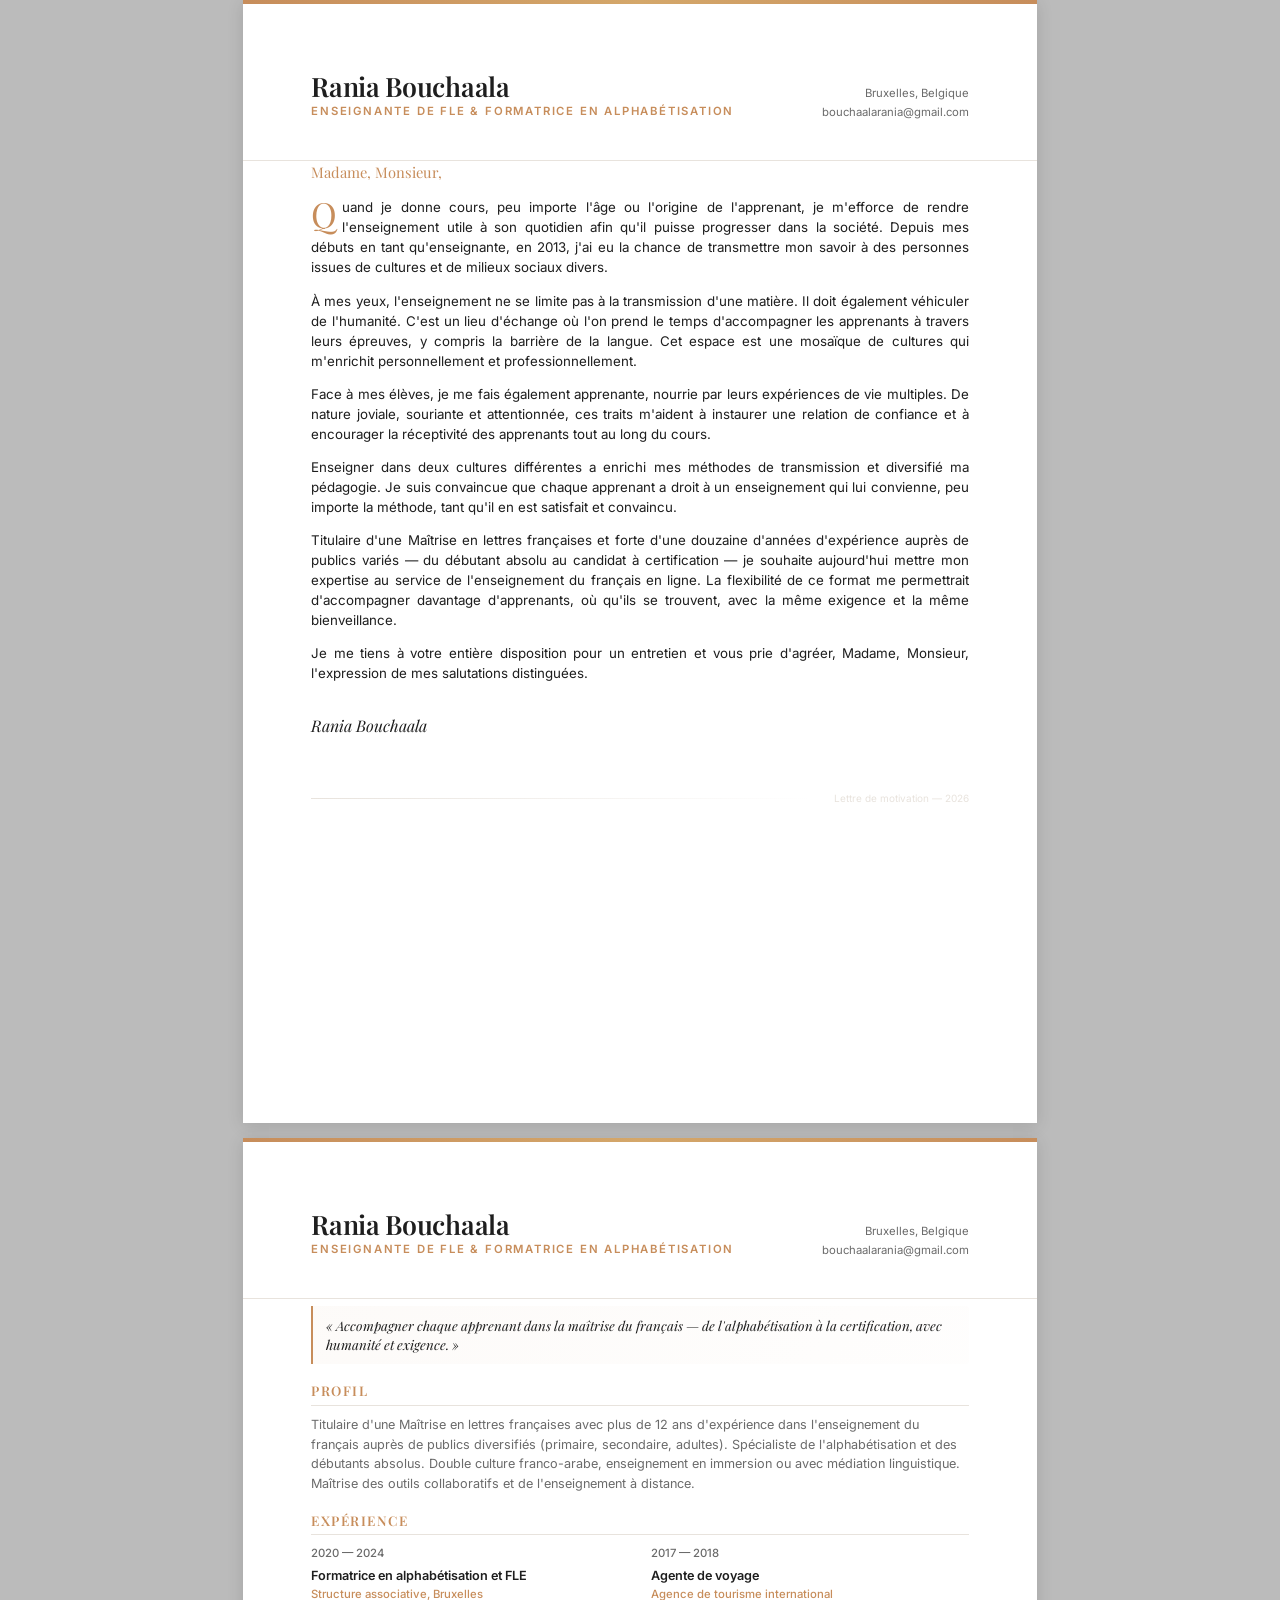
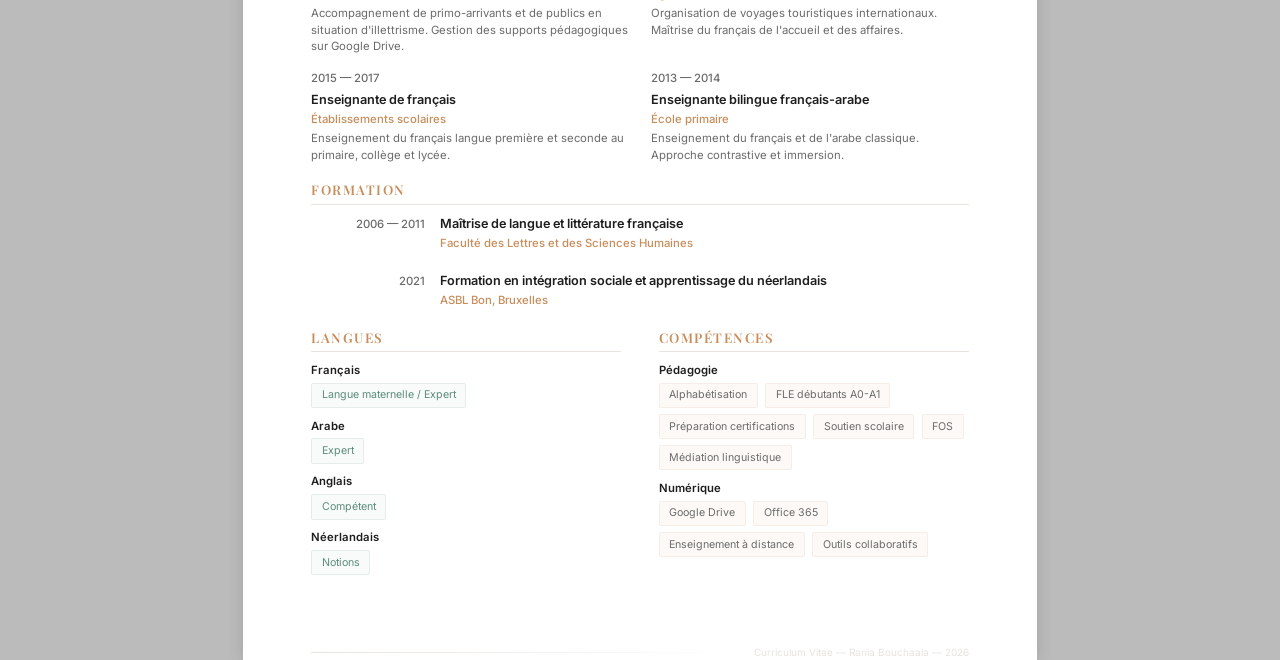
==== commit 57ebe720: "CV: section Experience en 2 colonnes pour meilleur equilibre" ====
--- a/dossier-pdf.html
+++ b/dossier-pdf.html
@@ -111,6 +111,11 @@
       font-size: 8.5pt; color: var(--c-gris); font-weight: 500;
       text-align: right; padding-top: 0.5mm;
     }
+
+    .cv-exp-grid {
+      display: grid; grid-template-columns: 1fr 1fr; gap: 4mm 6mm;
+    }
+    .cv-exp-col .cv-date { text-align: left; padding-top: 0; margin-bottom: 1mm; }
     .cv-item { margin-bottom: 3mm; }
     .cv-item:last-child { margin-bottom: 0; }
     .cv-item-title {
@@ -233,33 +238,41 @@
 
       <div class="cv-section">
         <div class="cv-section-title">Expérience</div>
-        <div class="cv-grid">
-          <div class="cv-date">2020 — 2024</div>
-          <div class="cv-item">
-            <div class="cv-item-title">Formatrice en alphabétisation et FLE</div>
-            <div class="cv-item-place">Structure associative, Bruxelles</div>
-            <div class="cv-item-desc">Accompagnement de primo-arrivants et de publics en situation d'illettrisme. Gestion des supports pédagogiques sur Google Drive. Pédagogie différenciée sans référent scolaire.</div>
-          </div>
-
-          <div class="cv-date">2017 — 2018</div>
-          <div class="cv-item">
-            <div class="cv-item-title">Agente de voyage</div>
-            <div class="cv-item-place">Agence de tourisme international</div>
-            <div class="cv-item-desc">Organisation de voyages touristiques internationaux. Maîtrise du français de l'accueil et des affaires.</div>
-          </div>
-
-          <div class="cv-date">2015 — 2017</div>
-          <div class="cv-item">
-            <div class="cv-item-title">Enseignante de français</div>
-            <div class="cv-item-place">Établissements scolaires</div>
-            <div class="cv-item-desc">Enseignement du français langue première et seconde au primaire (5e année), au collège et au lycée. Construction des fondamentaux, acquisition des structures complexes.</div>
-          </div>
-
-          <div class="cv-date">2013 — 2014</div>
-          <div class="cv-item">
-            <div class="cv-item-title">Enseignante bilingue français-arabe</div>
-            <div class="cv-item-place">École primaire</div>
-            <div class="cv-item-desc">Enseignement du français et de l'arabe classique. Approche contrastive et immersion.</div>
+        <div class="cv-exp-grid">
+          <div class="cv-exp-col">
+            <div class="cv-date">2020 — 2024</div>
+            <div class="cv-item">
+              <div class="cv-item-title">Formatrice en alphabétisation et FLE</div>
+              <div class="cv-item-place">Structure associative, Bruxelles</div>
+              <div class="cv-item-desc">Accompagnement de primo-arrivants et de publics en situation d'illettrisme. Gestion des supports pédagogiques sur Google Drive.</div>
+            </div>
+          </div>
+
+          <div class="cv-exp-col">
+            <div class="cv-date">2017 — 2018</div>
+            <div class="cv-item">
+              <div class="cv-item-title">Agente de voyage</div>
+              <div class="cv-item-place">Agence de tourisme international</div>
+              <div class="cv-item-desc">Organisation de voyages touristiques internationaux. Maîtrise du français de l'accueil et des affaires.</div>
+            </div>
+          </div>
+
+          <div class="cv-exp-col">
+            <div class="cv-date">2015 — 2017</div>
+            <div class="cv-item">
+              <div class="cv-item-title">Enseignante de français</div>
+              <div class="cv-item-place">Établissements scolaires</div>
+              <div class="cv-item-desc">Enseignement du français langue première et seconde au primaire, collège et lycée.</div>
+            </div>
+          </div>
+
+          <div class="cv-exp-col">
+            <div class="cv-date">2013 — 2014</div>
+            <div class="cv-item">
+              <div class="cv-item-title">Enseignante bilingue français-arabe</div>
+              <div class="cv-item-place">École primaire</div>
+              <div class="cv-item-desc">Enseignement du français et de l'arabe classique. Approche contrastive et immersion.</div>
+            </div>
           </div>
         </div>
       </div>
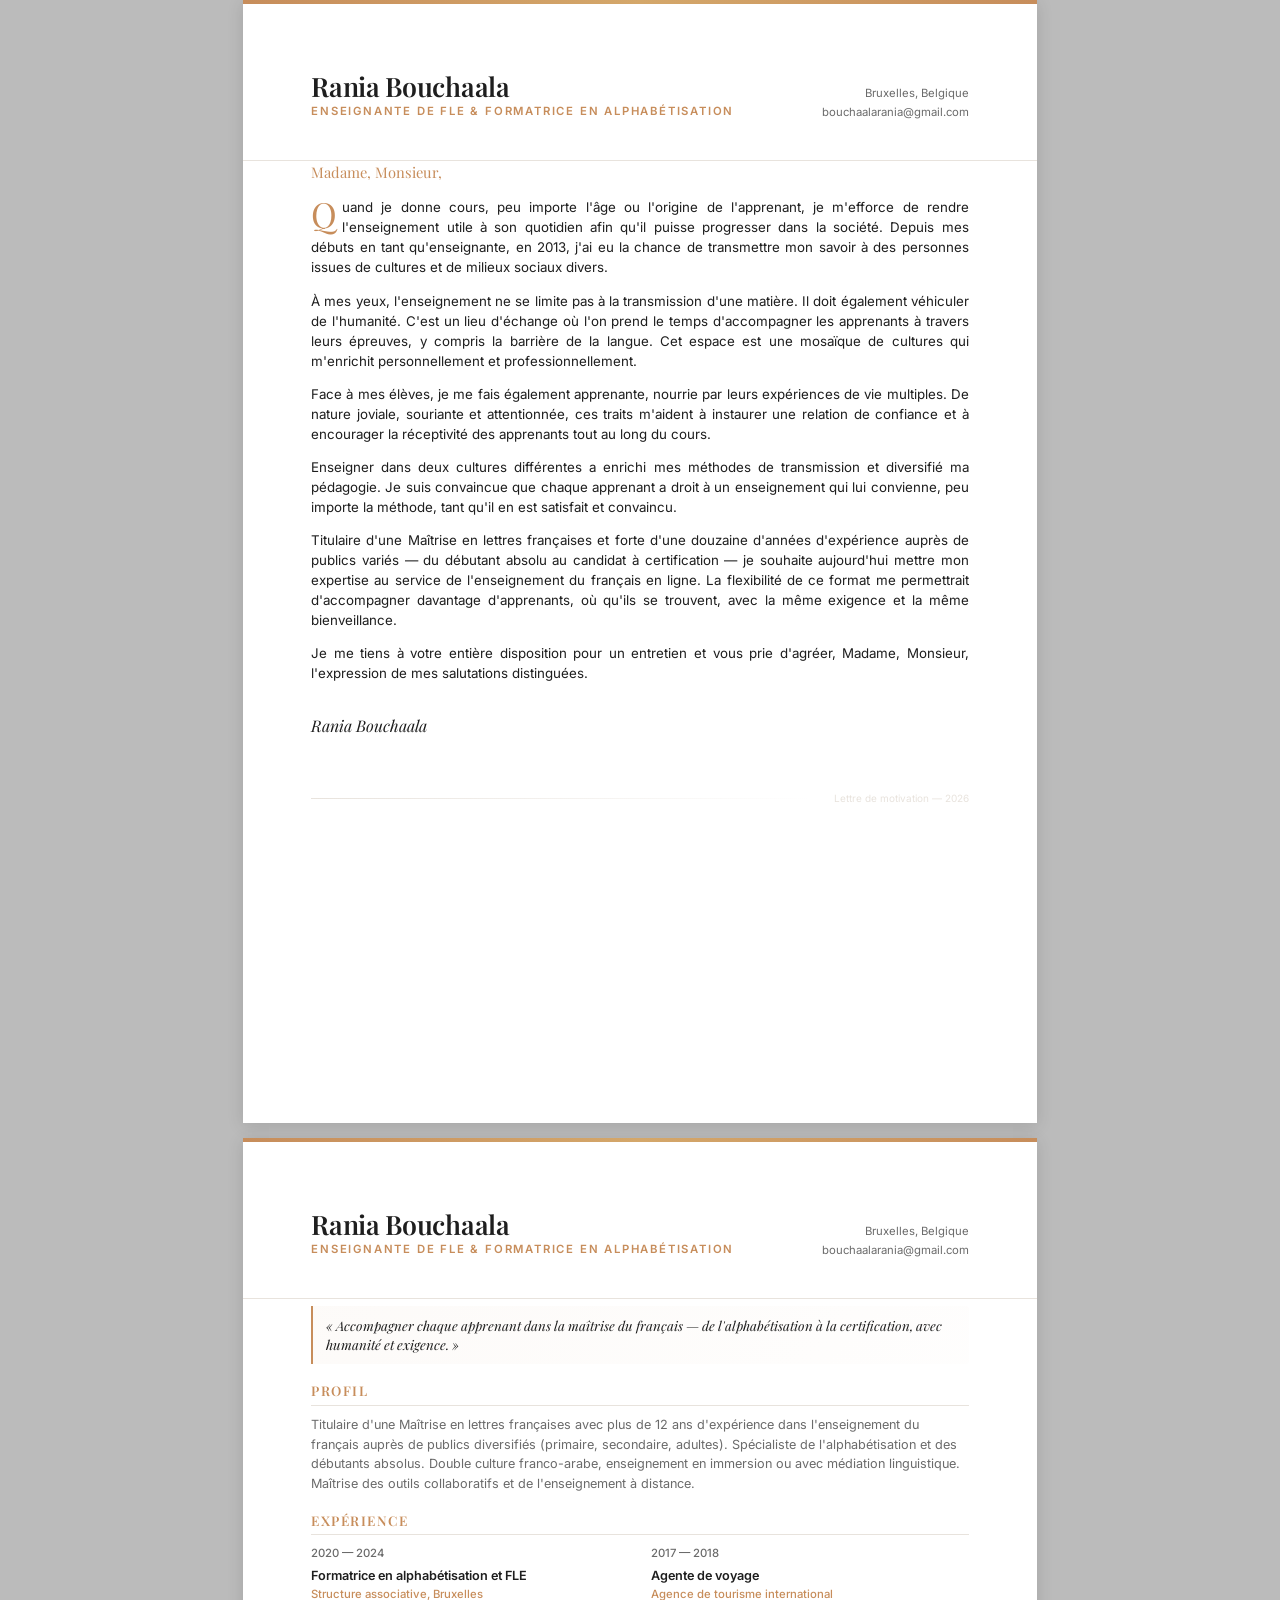
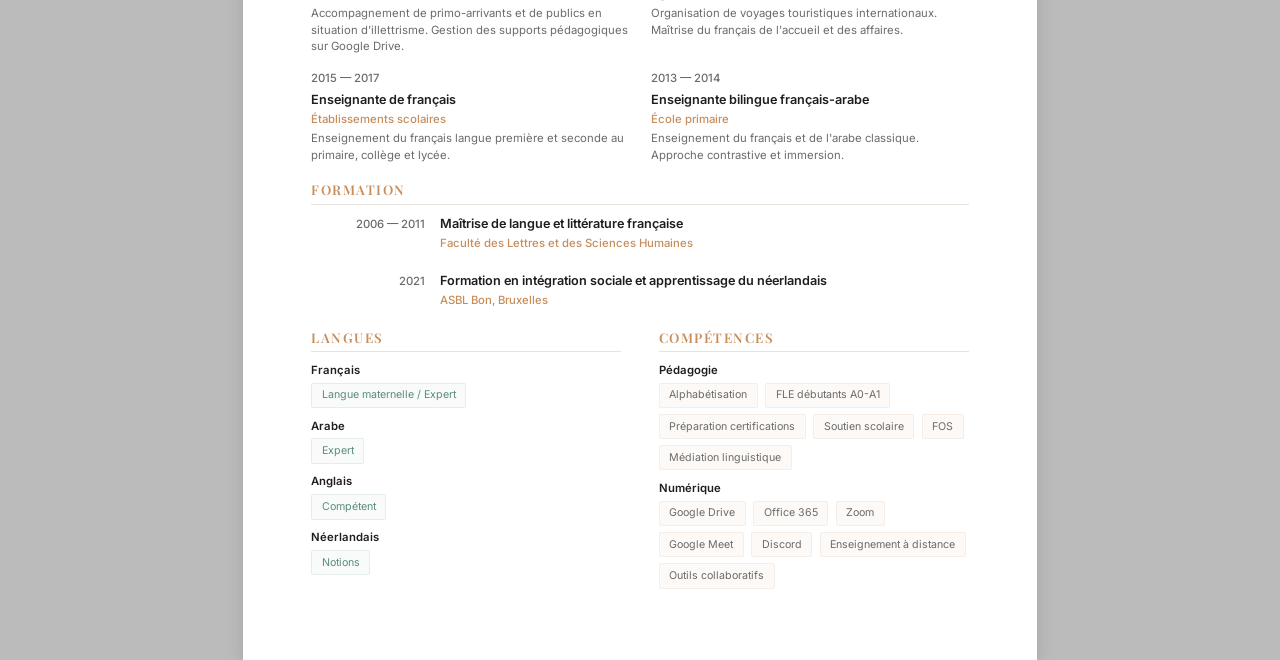
==== commit 9731b997: "CV: ajout Zoom, Google Meet, Discord dans competences numeriques" ====
--- a/dossier-pdf.html
+++ b/dossier-pdf.html
@@ -341,6 +341,9 @@
             <div class="cv-skills-list">
               <span class="cv-skill-tag">Google Drive</span>
               <span class="cv-skill-tag">Office 365</span>
+              <span class="cv-skill-tag">Zoom</span>
+              <span class="cv-skill-tag">Google Meet</span>
+              <span class="cv-skill-tag">Discord</span>
               <span class="cv-skill-tag">Enseignement à distance</span>
               <span class="cv-skill-tag">Outils collaboratifs</span>
             </div>
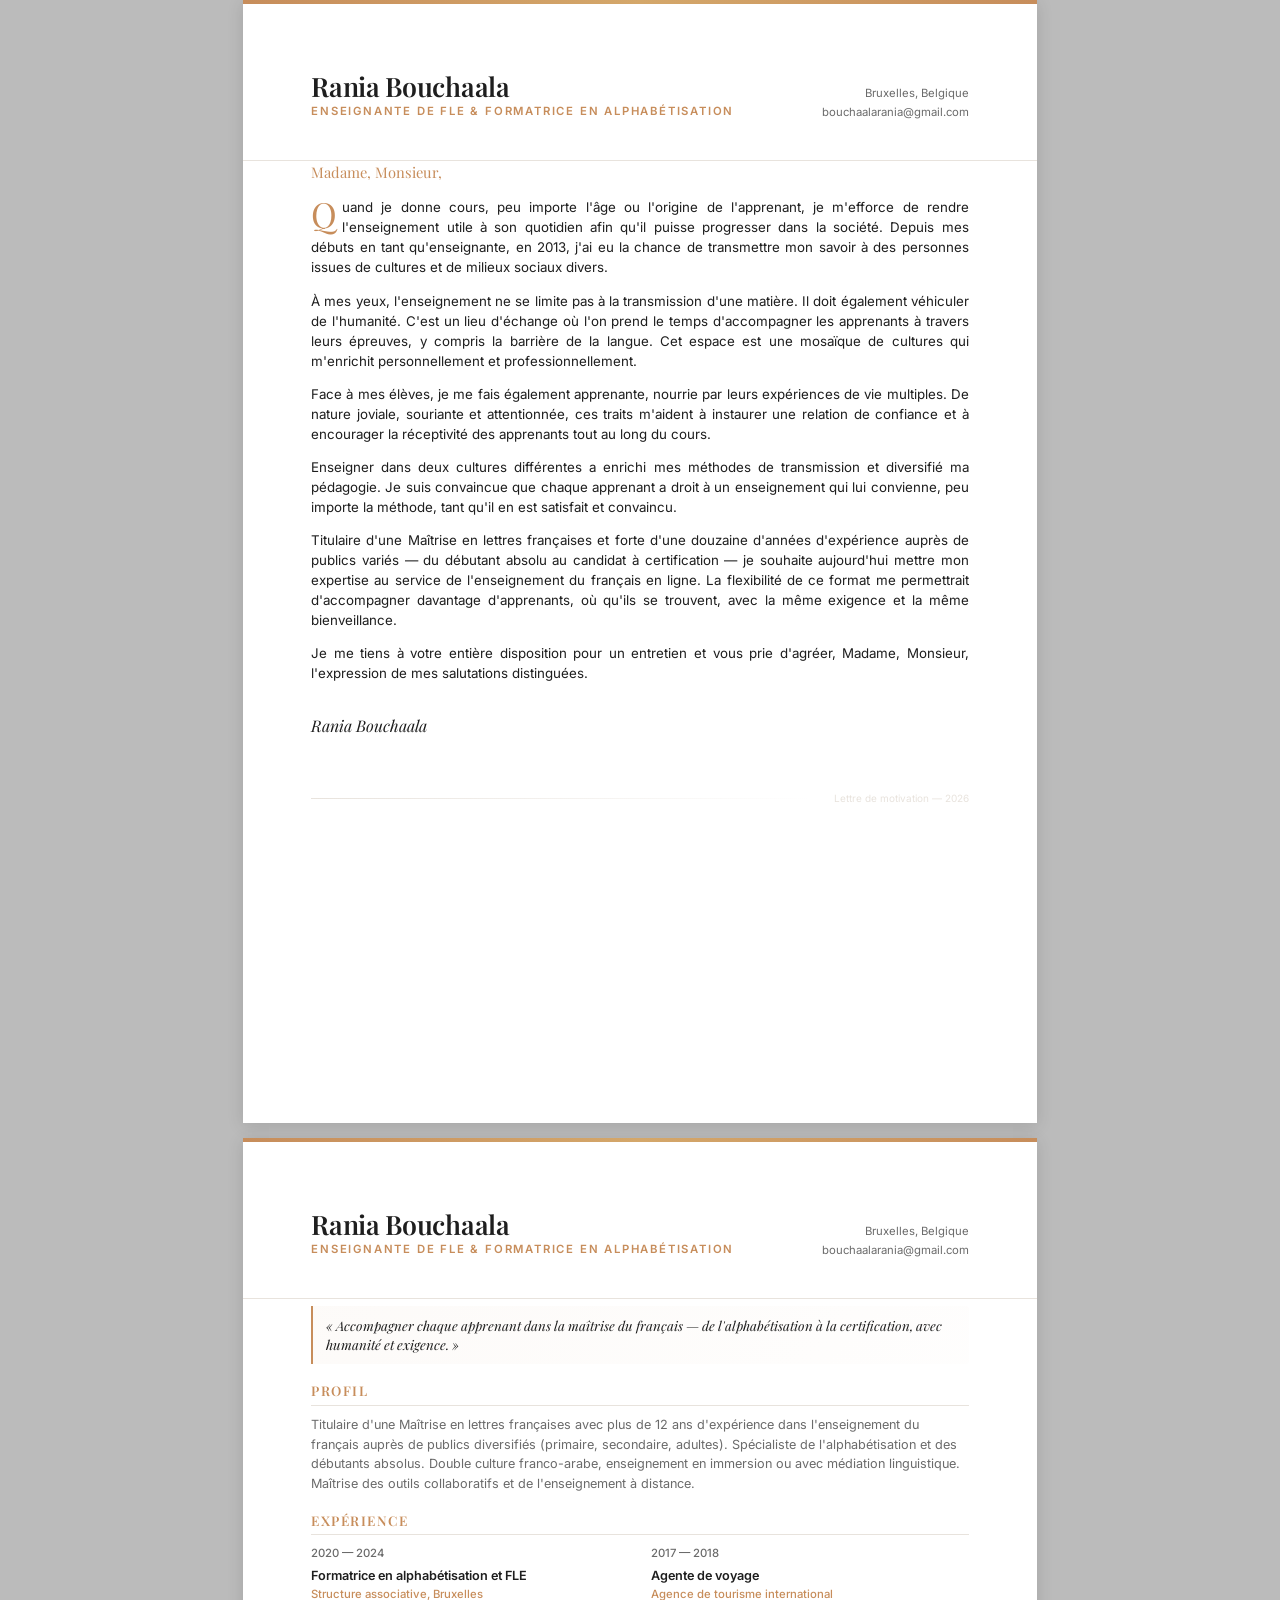
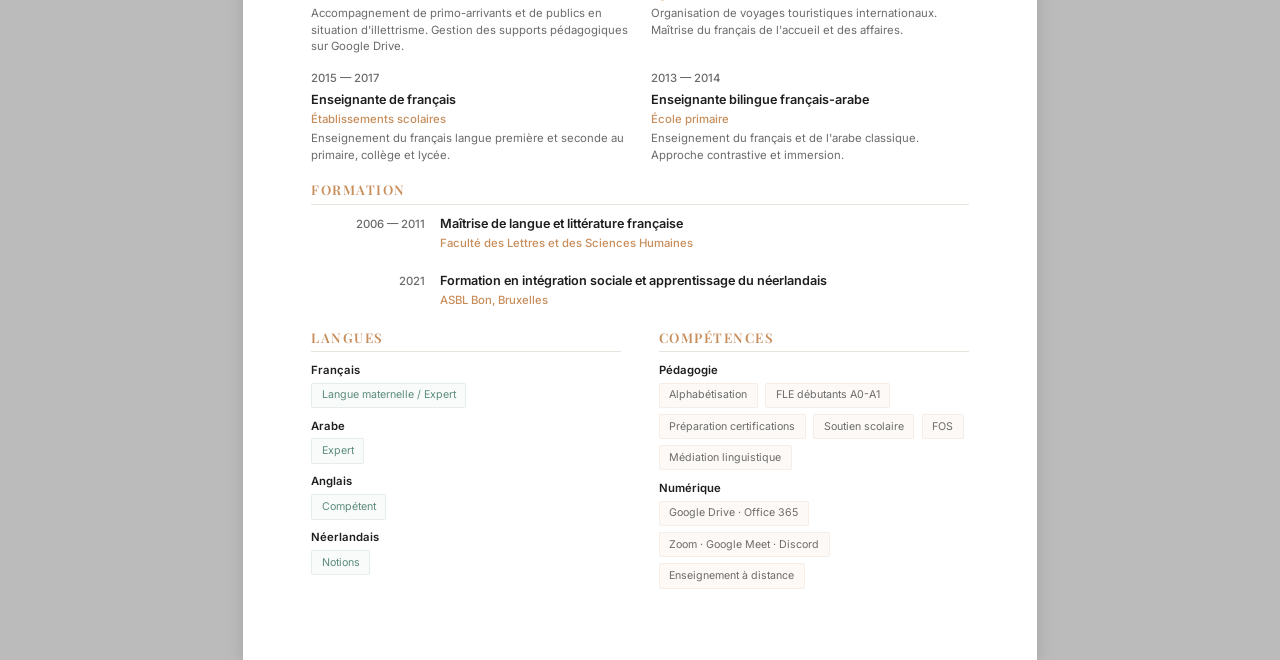
==== commit 196dca16: "CV: reorganisation competences numeriques en groupes logiques" ====
--- a/dossier-pdf.html
+++ b/dossier-pdf.html
@@ -339,13 +339,9 @@
           <div class="cv-skills-group">
             <div class="cv-skills-label">Numérique</div>
             <div class="cv-skills-list">
-              <span class="cv-skill-tag">Google Drive</span>
-              <span class="cv-skill-tag">Office 365</span>
-              <span class="cv-skill-tag">Zoom</span>
-              <span class="cv-skill-tag">Google Meet</span>
-              <span class="cv-skill-tag">Discord</span>
+              <span class="cv-skill-tag">Google Drive · Office 365</span>
+              <span class="cv-skill-tag">Zoom · Google Meet · Discord</span>
               <span class="cv-skill-tag">Enseignement à distance</span>
-              <span class="cv-skill-tag">Outils collaboratifs</span>
             </div>
           </div>
         </div>
